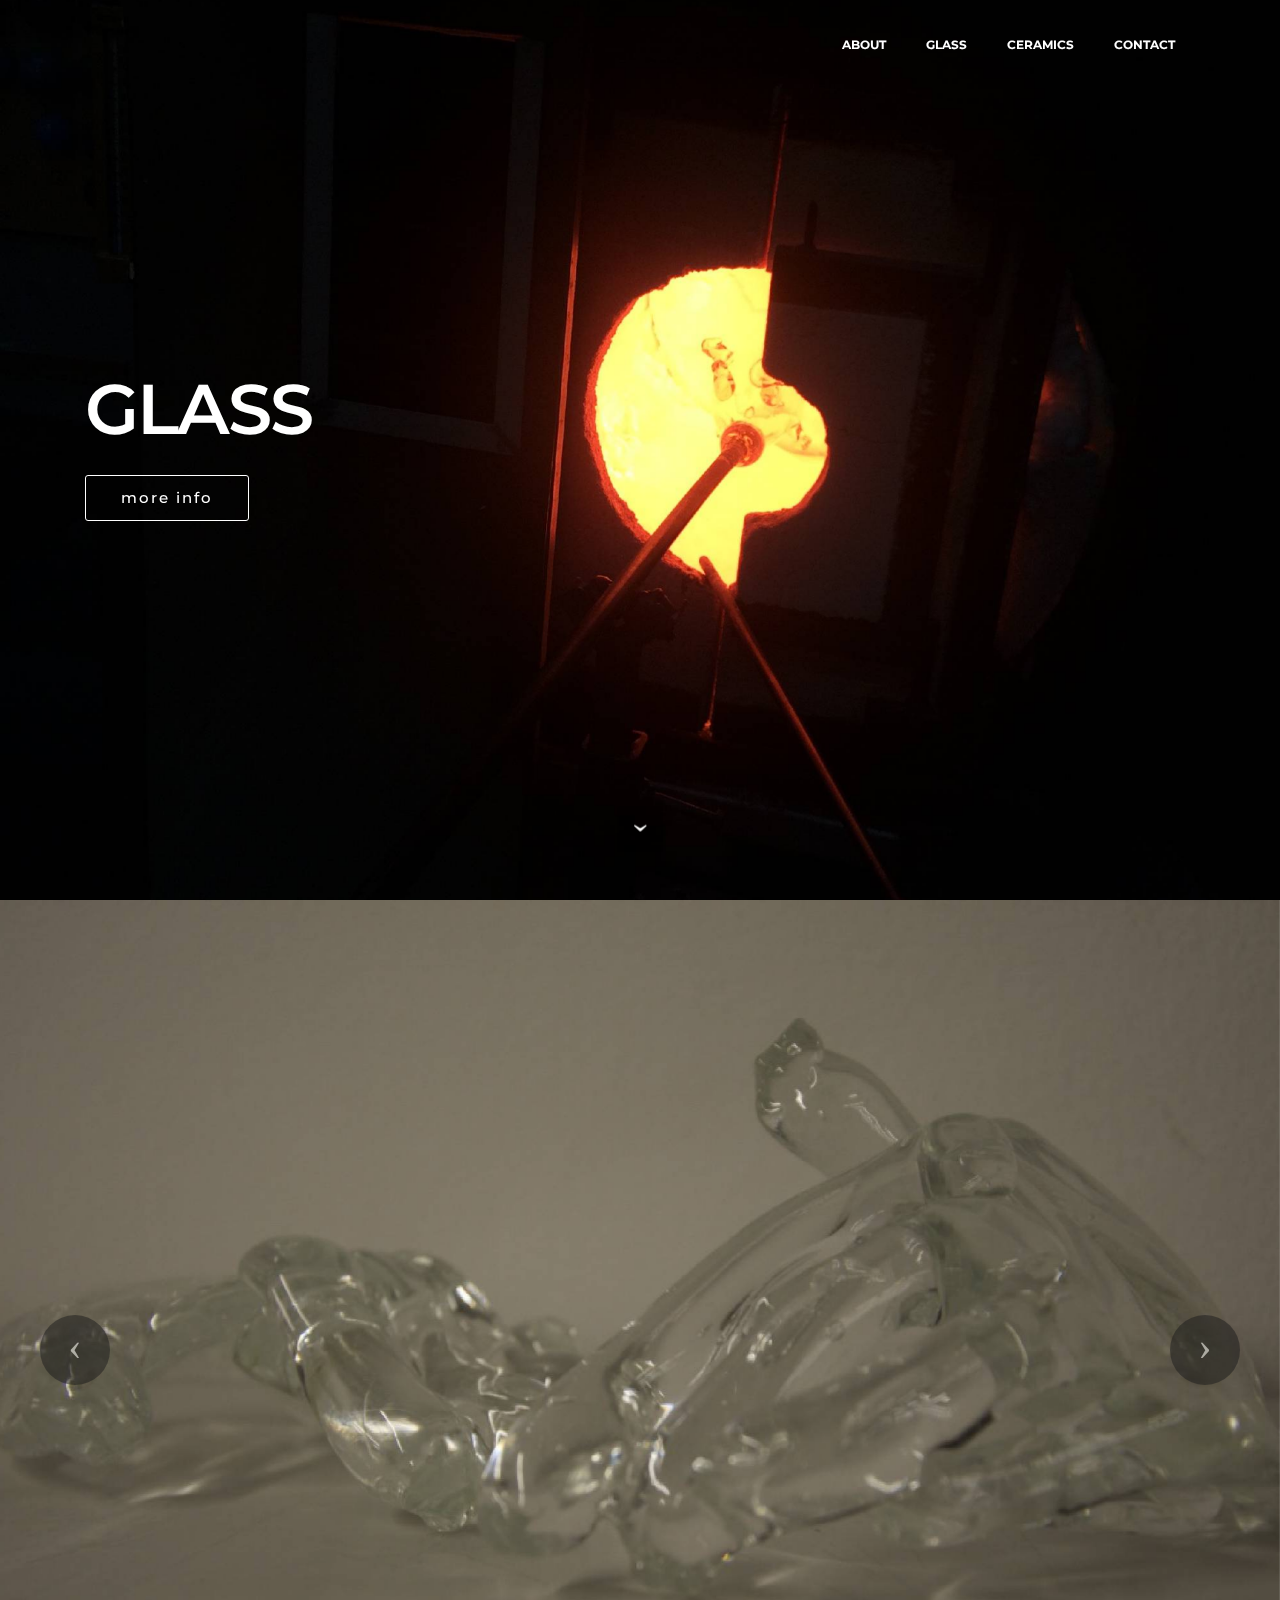
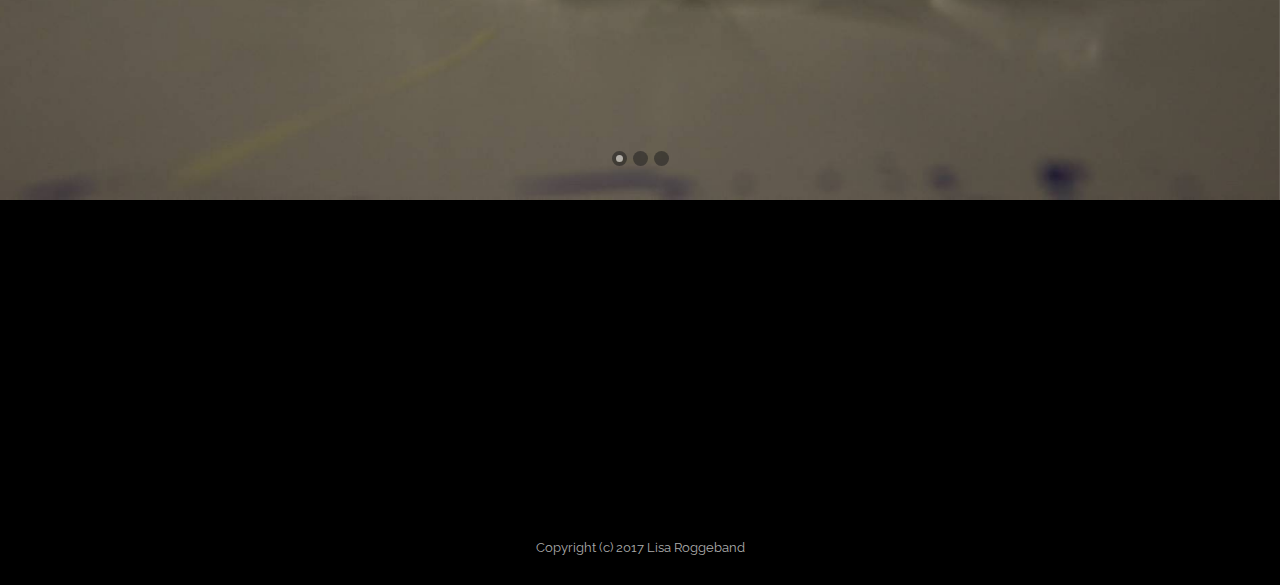
==== page1.html @ eeccc331 "create github pages" ====
<!DOCTYPE html>
<html>
<head>
  <!-- Site made with Mobirise Website Builder v3.12.1, https://mobirise.com -->
  <meta charset="UTF-8">
  <meta http-equiv="X-UA-Compatible" content="IE=edge">
  <meta name="generator" content="Mobirise v3.12.1, mobirise.com">
  <meta name="viewport" content="width=device-width, initial-scale=1">
  <link rel="shortcut icon" href="assets/images/logo.png" type="image/x-icon">
  <meta name="description" content="Website Maker Description">
  <title>Website Maker Title</title>
  <link rel="stylesheet" href="https://fonts.googleapis.com/css?family=Lora:400,700,400italic,700italic&amp;subset=latin">
  <link rel="stylesheet" href="https://fonts.googleapis.com/css?family=Montserrat:400,700">
  <link rel="stylesheet" href="https://fonts.googleapis.com/css?family=Raleway:100,100i,200,200i,300,300i,400,400i,500,500i,600,600i,700,700i,800,800i,900,900i">
  <link rel="stylesheet" href="assets/bootstrap-material-design-font/css/material.css">
  <link rel="stylesheet" href="assets/tether/tether.min.css">
  <link rel="stylesheet" href="assets/bootstrap/css/bootstrap.min.css">
  <link rel="stylesheet" href="assets/dropdown/css/style.css">
  <link rel="stylesheet" href="assets/animate.css/animate.min.css">
  <link rel="stylesheet" href="assets/socicon/css/styles.css">
  <link rel="stylesheet" href="assets/theme/css/style.css">
  <link rel="stylesheet" href="assets/mobirise/css/mbr-additional.css" type="text/css">
  
  
  
</head>
<body>
<section id="menu-3">

    <nav class="navbar navbar-dropdown bg-color transparent navbar-fixed-top">
        <div class="container">

            <div class="mbr-table">
                
                <div class="mbr-table-cell">

                    <button class="navbar-toggler pull-xs-right hidden-md-up" type="button" data-toggle="collapse" data-target="#exCollapsingNavbar">
                        <div class="hamburger-icon"></div>
                    </button>

                    <ul class="nav-dropdown collapse pull-xs-right nav navbar-nav navbar-toggleable-sm" id="exCollapsingNavbar"><li class="nav-item"><a class="nav-link link" href="index.html">ABOUT</a></li><li class="nav-item"><a class="nav-link link" href="page1.html" aria-expanded="false">GLASS</a></li><li class="nav-item"><a class="nav-link link" href="page2.html" aria-expanded="false">CERAMICS</a></li><li class="nav-item"><a class="nav-link link" href="index.html#form1-2" aria-expanded="false">CONTACT</a></li></ul>
                    <button hidden="" class="navbar-toggler navbar-close" type="button" data-toggle="collapse" data-target="#exCollapsingNavbar">
                        <div class="close-icon"></div>
                    </button>

                </div>
            </div>

        </div>
    </nav>

</section>

<section class="engine"><a rel="external" href="https://mobirise.com">Mobirise</a></section><section class="mbr-section mbr-section-hero mbr-section-full mbr-parallax-background mbr-section-with-arrow mbr-after-navbar" id="header1-l" style="background-image: url(assets/images/img-2000x2666.jpg);">

    

    <div class="mbr-table-cell">

        <div class="container">
            <div class="row">
                <div class="mbr-section col-md-10">

                    <h1 class="mbr-section-title display-1">GLASS</h1>
                    
                    <div class="mbr-section-btn"> <a class="btn btn-lg btn-white btn-white-outline" href="page1.html#slider3-q">more info<br></a></div>
                </div>
            </div>
        </div>
    </div>

    <div class="mbr-arrow mbr-arrow-floating" aria-hidden="true"><a href="#slider3-q"><i class="mbr-arrow-icon"></i></a></div>

</section>

<section class="mbr-slider mbr-section mbr-section__container carousel slide mbr-section-nopadding" data-ride="carousel" data-keyboard="false" data-wrap="true" data-pause="false" data-interval="5000" id="slider3-q">
    <div>
        <div>
            <div>
                <ol class="carousel-indicators">
                    <li data-app-prevent-settings="" data-target="#slider3-q" data-slide-to="0" class="active"></li><li data-app-prevent-settings="" data-target="#slider3-q" data-slide-to="1"></li><li data-app-prevent-settings="" data-target="#slider3-q" class="" data-slide-to="2"></li>
                </ol>
                <div class="carousel-inner" role="listbox">
                    <div class="mbr-section mbr-section-hero carousel-item dark center mbr-section-full active" data-bg-video-slide="false" style="background-image: url(assets/images/thumb-dsc1418-2000x1325.jpg);">
                        <div class="mbr-table-cell">
                            
                            <div class="container-slide container">
                                
                                <div class="row">
                                    <div class="col-md-8 col-md-offset-1">
                                        
                                        

                                        
                                    </div>
                                </div>
                            </div>
                        </div>
                    </div><div class="mbr-section mbr-section-hero carousel-item dark center mbr-section-full" data-bg-video-slide="false" style="background-image: url(assets/images/thumb-dsc1430-2000x1325.jpg);">
                        <div class="mbr-table-cell">
                            
                            <div class="container-slide container">
                                
                                <div class="row">
                                    <div class="col-md-8 col-md-offset-1">
                                        
                                        

                                        
                                    </div>
                                </div>
                            </div>
                        </div>
                    </div><div class="mbr-section mbr-section-hero carousel-item dark center mbr-section-full" data-bg-video-slide="false" style="background-image: url(assets/images/thumb-dsc1415-2000x1325.jpg);">
                        <div class="mbr-table-cell">
                            
                            <div class="container-slide container">
                                
                                <div class="row">
                                    <div class="col-md-8 col-md-offset-1">
                                        
                                        

                                        
                                    </div>
                                </div>
                            </div>
                        </div>
                    </div>
                </div>

                <a data-app-prevent-settings="" class="left carousel-control" role="button" data-slide="prev" href="#slider3-q">
                    <span class="icon-prev" aria-hidden="true"></span>
                    <span class="sr-only">Previous</span>
                </a>
                <a data-app-prevent-settings="" class="right carousel-control" role="button" data-slide="next" href="#slider3-q">
                    <span class="icon-next" aria-hidden="true"></span>
                    <span class="sr-only">Next</span>
                </a>
            </div>
        </div>
    </div>
</section>

<section class="mbr-section mbr-section-md-padding" id="social-buttons3-s" style="background-color: rgb(0, 0, 0); padding-top: 90px; padding-bottom: 90px;">
    
    <div class="container">
        <div class="row">
            <div class="col-md-8 col-md-offset-2 text-xs-center">
                <h3 class="mbr-section-title display-2">SHARE THIS PAGE!</h3>
                <div>

                  <div class="mbr-social-likes" data-counters="false">
                    <span class="btn btn-social facebook" title="Share link on Facebook">
                        <i class="socicon socicon-facebook"></i>
                    </span>
                    <span class="btn btn-social twitter" title="Share link on Twitter">
                        <i class="socicon socicon-twitter"></i>
                    </span>
                    <span class="btn btn-social plusone" title="Share link on Google+">
                        <i class="socicon socicon-googleplus"></i>
                    </span>
                    
                    
                  </div>

                </div>
            </div>
        </div>
    </div>
</section>

<footer class="mbr-small-footer mbr-section mbr-section-nopadding" id="footer1-12" style="background-color: rgb(0, 0, 0); padding-top: 1.75rem; padding-bottom: 1.75rem;">
    
    <div class="container">
        <p class="text-xs-center">Copyright (c) 2017 Lisa Roggeband</p>
    </div>
</footer>


  <script src="assets/web/assets/jquery/jquery.min.js"></script>
  <script src="assets/tether/tether.min.js"></script>
  <script src="assets/bootstrap/js/bootstrap.min.js"></script>
  <script src="assets/smooth-scroll/smooth-scroll.js"></script>
  <script src="assets/dropdown/js/script.min.js"></script>
  <script src="assets/touch-swipe/jquery.touch-swipe.min.js"></script>
  <script src="assets/viewport-checker/jquery.viewportchecker.js"></script>
  <script src="assets/jarallax/jarallax.js"></script>
  <script src="assets/bootstrap-carousel-swipe/bootstrap-carousel-swipe.js"></script>
  <script src="assets/social-likes/social-likes.js"></script>
  <script src="assets/theme/js/script.js"></script>
  
  
  <input name="animation" type="hidden">
  </body>
</html>
---- assets/bootstrap-material-design-font/css/material.css ----
@font-face {
  font-family: 'Material-Design-Icons';
  src: url('../fonts/Material-Design-Icons.eot?3ocs8m');
  src: url('../fonts/Material-Design-Icons.eot?#iefix3ocs8m') format('embedded-opentype'), url('../fonts/Material-Design-Icons.woff?3ocs8m') format('woff'), url('../fonts/Material-Design-Icons.ttf?3ocs8m') format('truetype'), url('../fonts/Material-Design-Icons.svg?3ocs8m#Material-Design-Icons') format('svg');
  font-weight: normal;
  font-style: normal;
}
[class^="mdi-"],
[class*="mdi-"] {
  speak: none;
  display: inline-block;
  font-style: normal;
  font-variant:normal;
  font-weight:normal;
  /*font-size:24px;*/
  line-height:1;
  font-family:'Material-Design-Icons' !important;
  text-rendering: auto;
  
  -webkit-font-smoothing: antialiased;
  -moz-osx-font-smoothing: grayscale;
  -webkit-transform: translate(0, 0);
      -ms-transform: translate(0, 0);
          transform: translate(0, 0);
}
[class^="mdi-"]:before,
[class*="mdi-"]:before {
  display: inline-block;
  speak: none;
  text-decoration: inherit;
}
[class^="mdi-"].pull-left,
[class*="mdi-"].pull-left {
  margin-right: .3em;
}
[class^="mdi-"].pull-right,
[class*="mdi-"].pull-right {
  margin-left: .3em;
}
[class^="mdi-"].mdi-lg:before,
[class*="mdi-"].mdi-lg:before,
[class^="mdi-"].mdi-lg:after,
[class*="mdi-"].mdi-lg:after {
  font-size: 1.33333333em;
  line-height: 0.75em;
  vertical-align: -15%;
}
[class^="mdi-"].mdi-2x:before,
[class*="mdi-"].mdi-2x:before,
[class^="mdi-"].mdi-2x:after,
[class*="mdi-"].mdi-2x:after {
  font-size: 2em;
}
[class^="mdi-"].mdi-3x:before,
[class*="mdi-"].mdi-3x:before,
[class^="mdi-"].mdi-3x:after,
[class*="mdi-"].mdi-3x:after {
  font-size: 3em;
}
[class^="mdi-"].mdi-4x:before,
[class*="mdi-"].mdi-4x:before,
[class^="mdi-"].mdi-4x:after,
[class*="mdi-"].mdi-4x:after {
  font-size: 4em;
}
[class^="mdi-"].mdi-5x:before,
[class*="mdi-"].mdi-5x:before,
[class^="mdi-"].mdi-5x:after,
[class*="mdi-"].mdi-5x:after {
  font-size: 5em;
}
[class^="mdi-device-signal-cellular-"]:after,
[class^="mdi-device-battery-"]:after,
[class^="mdi-device-battery-charging-"]:after,
[class^="mdi-device-signal-cellular-connected-no-internet-"]:after,
[class^="mdi-device-signal-wifi-"]:after,
[class^="mdi-device-signal-wifi-statusbar-not-connected"]:after,
.mdi-device-network-wifi:after {
  opacity: .3;
  position: absolute;
  left: 0;
  top: 0;
  z-index: 1;
  display: inline-block;
  speak: none;
  text-decoration: inherit;
}
[class^="mdi-device-signal-cellular-"]:after {
  content: "\e758";
}
[class^="mdi-device-battery-"]:after {
  content: "\e735";
}
[class^="mdi-device-battery-charging-"]:after {
  content: "\e733";
}
[class^="mdi-device-signal-cellular-connected-no-internet-"]:after {
  content: "\e75d";
}
[class^="mdi-device-signal-wifi-"]:after,
.mdi-device-network-wifi:after {
  content: "\e765";
}
[class^="mdi-device-signal-wifi-statusbasr-not-connected"]:after {
  content: "\e8f7";
}
.mdi-device-signal-cellular-off:after,
.mdi-device-signal-cellular-null:after,
.mdi-device-signal-cellular-no-sim:after,
.mdi-device-signal-wifi-off:after,
.mdi-device-signal-wifi-4-bar:after,
.mdi-device-signal-cellular-4-bar:after,
.mdi-device-battery-alert:after,
.mdi-device-signal-cellular-connected-no-internet-4-bar:after,
.mdi-device-battery-std:after,
.mdi-device-battery-full .mdi-device-battery-unknown:after {
  content: "";
}
.mdi-fw {
  width: 1.28571429em;
  text-align: center;
}
.mdi-ul {
  padding-left: 0;
  margin-left: 2.14285714em;
  list-style-type: none;
}
.mdi-ul > li {
  position: relative;
}
.mdi-li {
  position: absolute;
  left: -2.14285714em;
  width: 2.14285714em;
  top: 0.14285714em;
  text-align: center;
}
.mdi-li.mdi-lg {
  left: -1.85714286em;
}
.mdi-border {
  padding: .2em .25em .15em;
  border: solid 0.08em #eeeeee;
  border-radius: .1em;
}
.mdi-spin {
  -webkit-animation: mdi-spin 2s infinite linear;
  animation: mdi-spin 2s infinite linear;
  -webkit-transform-origin: 50% 50%;
  -ms-transform-origin: 50% 50%;
      transform-origin: 50% 50%;
}
.mdi-pulse {
  -webkit-animation: mdi-spin 1s steps(8) infinite;
  animation: mdi-spin 1s steps(8) infinite;
  -webkit-transform-origin: 50% 50%;
  -ms-transform-origin: 50% 50%;
      transform-origin: 50% 50%;
}
@-webkit-keyframes mdi-spin {
  0% {
    -webkit-transform: rotate(0deg);
    transform: rotate(0deg);
  }
  100% {
    -webkit-transform: rotate(359deg);
    transform: rotate(359deg);
  }
}
@keyframes mdi-spin {
  0% {
    -webkit-transform: rotate(0deg);
    transform: rotate(0deg);
  }
  100% {
    -webkit-transform: rotate(359deg);
    transform: rotate(359deg);
  }
}
.mdi-rotate-90 {
  filter: progid:DXImageTransform.Microsoft.BasicImage(rotation=1);
  -webkit-transform: rotate(90deg);
  -ms-transform: rotate(90deg);
  transform: rotate(90deg);
}
.mdi-rotate-180 {
  filter: progid:DXImageTransform.Microsoft.BasicImage(rotation=2);
  -webkit-transform: rotate(180deg);
  -ms-transform: rotate(180deg);
  transform: rotate(180deg);
}
.mdi-rotate-270 {
  filter: progid:DXImageTransform.Microsoft.BasicImage(rotation=3);
  -webkit-transform: rotate(270deg);
  -ms-transform: rotate(270deg);
  transform: rotate(270deg);
}
.mdi-flip-horizontal {
  filter: progid:DXImageTransform.Microsoft.BasicImage(rotation=0, mirror=1);
  -webkit-transform: scale(-1, 1);
  -ms-transform: scale(-1, 1);
  transform: scale(-1, 1);
}
.mdi-flip-vertical {
  filter: progid:DXImageTransform.Microsoft.BasicImage(rotation=2, mirror=1);
  -webkit-transform: scale(1, -1);
  -ms-transform: scale(1, -1);
  transform: scale(1, -1);
}
:root .mdi-rotate-90,
:root .mdi-rotate-180,
:root .mdi-rotate-270,
:root .mdi-flip-horizontal,
:root .mdi-flip-vertical {
  -webkit-filter: none;
          filter: none;
}
.mdi-stack {
  position: relative;
  display: inline-block;
  width: 2em;
  height: 2em;
  line-height: 2em;
  vertical-align: middle;
}
.mdi-stack-1x,
.mdi-stack-2x {
  position: absolute;
  left: 0;
  width: 100%;
  text-align: center;
}
.mdi-stack-1x {
  line-height: inherit;
}
.mdi-stack-2x {
  font-size: 2em;
}
.mdi-inverse {
  color: #ffffff;
}
/* Start Icons */
.mdi-action-3d-rotation:before {
  content: "\e600";
}
.mdi-action-accessibility:before {
  content: "\e601";
}
.mdi-action-account-balance-wallet:before {
  content: "\e602";
}
.mdi-action-account-balance:before {
  content: "\e603";
}
.mdi-action-account-box:before {
  content: "\e604";
}
.mdi-action-account-child:before {
  content: "\e605";
}
.mdi-action-account-circle:before {
  content: "\e606";
}
.mdi-action-add-shopping-cart:before {
  content: "\e607";
}
.mdi-action-alarm-add:before {
  content: "\e608";
}
.mdi-action-alarm-off:before {
  content: "\e609";
}
.mdi-action-alarm-on:before {
  content: "\e60a";
}
.mdi-action-alarm:before {
  content: "\e60b";
}
.mdi-action-android:before {
  content: "\e60c";
}
.mdi-action-announcement:before {
  content: "\e60d";
}
.mdi-action-aspect-ratio:before {
  content: "\e60e";
}
.mdi-action-assessment:before {
  content: "\e60f";
}
.mdi-action-assignment-ind:before {
  content: "\e610";
}
.mdi-action-assignment-late:before {
  content: "\e611";
}
.mdi-action-assignment-return:before {
  content: "\e612";
}
.mdi-action-assignment-returned:before {
  content: "\e613";
}
.mdi-action-assignment-turned-in:before {
  content: "\e614";
}
.mdi-action-assignment:before {
  content: "\e615";
}
.mdi-action-autorenew:before {
  content: "\e616";
}
.mdi-action-backup:before {
  content: "\e617";
}
.mdi-action-book:before {
  content: "\e618";
}
.mdi-action-bookmark-outline:before {
  content: "\e619";
}
.mdi-action-bookmark:before {
  content: "\e61a";
}
.mdi-action-bug-report:before {
  content: "\e61b";
}
.mdi-action-cached:before {
  content: "\e61c";
}
.mdi-action-check-circle:before {
  content: "\e61d";
}
.mdi-action-class:before {
  content: "\e61e";
}
.mdi-action-credit-card:before {
  content: "\e61f";
}
.mdi-action-dashboard:before {
  content: "\e620";
}
.mdi-action-delete:before {
  content: "\e621";
}
.mdi-action-description:before {
  content: "\e622";
}
.mdi-action-dns:before {
  content: "\e623";
}
.mdi-action-done-all:before {
  content: "\e624";
}
.mdi-action-done:before {
  content: "\e625";
}
.mdi-action-event:before {
  content: "\e626";
}
.mdi-action-exit-to-app:before {
  content: "\e627";
}
.mdi-action-explore:before {
  content: "\e628";
}
.mdi-action-extension:before {
  content: "\e629";
}
.mdi-action-face-unlock:before {
  content: "\e62a";
}
.mdi-action-favorite-outline:before {
  content: "\e62b";
}
.mdi-action-favorite:before {
  content: "\e62c";
}
.mdi-action-find-in-page:before {
  content: "\e62d";
}
.mdi-action-find-replace:before {
  content: "\e62e";
}
.mdi-action-flip-to-back:before {
  content: "\e62f";
}
.mdi-action-flip-to-front:before {
  content: "\e630";
}
.mdi-action-get-app:before {
  content: "\e631";
}
.mdi-action-grade:before {
  content: "\e632";
}
.mdi-action-group-work:before {
  content: "\e633";
}
.mdi-action-help:before {
  content: "\e634";
}
.mdi-action-highlight-remove:before {
  content: "\e635";
}
.mdi-action-history:before {
  content: "\e636";
}
.mdi-action-home:before {
  content: "\e637";
}
.mdi-action-https:before {
  content: "\e638";
}
.mdi-action-info-outline:before {
  content: "\e639";
}
.mdi-action-info:before {
  content: "\e63a";
}
.mdi-action-input:before {
  content: "\e63b";
}
.mdi-action-invert-colors:before {
  content: "\e63c";
}
.mdi-action-label-outline:before {
  content: "\e63d";
}
.mdi-action-label:before {
  content: "\e63e";
}
.mdi-action-language:before {
  content: "\e63f";
}
.mdi-action-launch:before {
  content: "\e640";
}
.mdi-action-list:before {
  content: "\e641";
}
.mdi-action-lock-open:before {
  content: "\e642";
}
.mdi-action-lock-outline:before {
  content: "\e643";
}
.mdi-action-lock:before {
  content: "\e644";
}
.mdi-action-loyalty:before {
  content: "\e645";
}
.mdi-action-markunread-mailbox:before {
  content: "\e646";
}
.mdi-action-note-add:before {
  content: "\e647";
}
.mdi-action-open-in-browser:before {
  content: "\e648";
}
.mdi-action-open-in-new:before {
  content: "\e649";
}
.mdi-action-open-with:before {
  content: "\e64a";
}
.mdi-action-pageview:before {
  content: "\e64b";
}
.mdi-action-payment:before {
  content: "\e64c";
}
.mdi-action-perm-camera-mic:before {
  content: "\e64d";
}
.mdi-action-perm-contact-cal:before {
  content: "\e64e";
}
.mdi-action-perm-data-setting:before {
  content: "\e64f";
}
.mdi-action-perm-device-info:before {
  content: "\e650";
}
.mdi-action-perm-identity:before {
  content: "\e651";
}
.mdi-action-perm-media:before {
  content: "\e652";
}
.mdi-action-perm-phone-msg:before {
  content: "\e653";
}
.mdi-action-perm-scan-wifi:before {
  content: "\e654";
}
.mdi-action-picture-in-picture:before {
  content: "\e655";
}
.mdi-action-polymer:before {
  content: "\e656";
}
.mdi-action-print:before {
  content: "\e657";
}
.mdi-action-query-builder:before {
  content: "\e658";
}
.mdi-action-question-answer:before {
  content: "\e659";
}
.mdi-action-receipt:before {
  content: "\e65a";
}
.mdi-action-redeem:before {
  content: "\e65b";
}
.mdi-action-reorder:before {
  content: "\e65c";
}
.mdi-action-report-problem:before {
  content: "\e65d";
}
.mdi-action-restore:before {
  content: "\e65e";
}
.mdi-action-room:before {
  content: "\e65f";
}
.mdi-action-schedule:before {
  content: "\e660";
}
.mdi-action-search:before {
  content: "\e661";
}
.mdi-action-settings-applications:before {
  content: "\e662";
}
.mdi-action-settings-backup-restore:before {
  content: "\e663";
}
.mdi-action-settings-bluetooth:before {
  content: "\e664";
}
.mdi-action-settings-cell:before {
  content: "\e665";
}
.mdi-action-settings-display:before {
  content: "\e666";
}
.mdi-action-settings-ethernet:before {
  content: "\e667";
}
.mdi-action-settings-input-antenna:before {
  content: "\e668";
}
.mdi-action-settings-input-component:before {
  content: "\e669";
}
.mdi-action-settings-input-composite:before {
  content: "\e66a";
}
.mdi-action-settings-input-hdmi:before {
  content: "\e66b";
}
.mdi-action-settings-input-svideo:before {
  content: "\e66c";
}
.mdi-action-settings-overscan:before {
  content: "\e66d";
}
.mdi-action-settings-phone:before {
  content: "\e66e";
}
.mdi-action-settings-power:before {
  content: "\e66f";
}
.mdi-action-settings-remote:before {
  content: "\e670";
}
.mdi-action-settings-voice:before {
  content: "\e671";
}
.mdi-action-settings:before {
  content: "\e672";
}
.mdi-action-shop-two:before {
  content: "\e673";
}
.mdi-action-shop:before {
  content: "\e674";
}
.mdi-action-shopping-basket:before {
  content: "\e675";
}
.mdi-action-shopping-cart:before {
  content: "\e676";
}
.mdi-action-speaker-notes:before {
  content: "\e677";
}
.mdi-action-spellcheck:before {
  content: "\e678";
}
.mdi-action-star-rate:before {
  content: "\e679";
}
.mdi-action-stars:before {
  content: "\e67a";
}
.mdi-action-store:before {
  content: "\e67b";
}
.mdi-action-subject:before {
  content: "\e67c";
}
.mdi-action-supervisor-account:before {
  content: "\e67d";
}
.mdi-action-swap-horiz:before {
  content: "\e67e";
}
.mdi-action-swap-vert-circle:before {
  content: "\e67f";
}
.mdi-action-swap-vert:before {
  content: "\e680";
}
.mdi-action-system-update-tv:before {
  content: "\e681";
}
.mdi-action-tab-unselected:before {
  content: "\e682";
}
.mdi-action-tab:before {
  content: "\e683";
}
.mdi-action-theaters:before {
  content: "\e684";
}
.mdi-action-thumb-down:before {
  content: "\e685";
}
.mdi-action-thumb-up:before {
  content: "\e686";
}
.mdi-action-thumbs-up-down:before {
  content: "\e687";
}
.mdi-action-toc:before {
  content: "\e688";
}
.mdi-action-today:before {
  content: "\e689";
}
.mdi-action-track-changes:before {
  content: "\e68a";
}
.mdi-action-translate:before {
  content: "\e68b";
}
.mdi-action-trending-down:before {
  content: "\e68c";
}
.mdi-action-trending-neutral:before {
  content: "\e68d";
}
.mdi-action-trending-up:before {
  content: "\e68e";
}
.mdi-action-turned-in-not:before {
  content: "\e68f";
}
.mdi-action-turned-in:before {
  content: "\e690";
}
.mdi-action-verified-user:before {
  content: "\e691";
}
.mdi-action-view-agenda:before {
  content: "\e692";
}
.mdi-action-view-array:before {
  content: "\e693";
}
.mdi-action-view-carousel:before {
  content: "\e694";
}
.mdi-action-view-column:before {
  content: "\e695";
}
.mdi-action-view-day:before {
  content: "\e696";
}
.mdi-action-view-headline:before {
  content: "\e697";
}
.mdi-action-view-list:before {
  content: "\e698";
}
.mdi-action-view-module:before {
  content: "\e699";
}
.mdi-action-view-quilt:before {
  content: "\e69a";
}
.mdi-action-view-stream:before {
  content: "\e69b";
}
.mdi-action-view-week:before {
  content: "\e69c";
}
.mdi-action-visibility-off:before {
  content: "\e69d";
}
.mdi-action-visibility:before {
  content: "\e69e";
}
.mdi-action-wallet-giftcard:before {
  content: "\e69f";
}
.mdi-action-wallet-membership:before {
  content: "\e6a0";
}
.mdi-action-wallet-travel:before {
  content: "\e6a1";
}
.mdi-action-work:before {
  content: "\e6a2";
}
.mdi-alert-error:before {
  content: "\e6a3";
}
.mdi-alert-warning:before {
  content: "\e6a4";
}
.mdi-av-album:before {
  content: "\e6a5";
}
.mdi-av-closed-caption:before {
  content: "\e6a6";
}
.mdi-av-equalizer:before {
  content: "\e6a7";
}
.mdi-av-explicit:before {
  content: "\e6a8";
}
.mdi-av-fast-forward:before {
  content: "\e6a9";
}
.mdi-av-fast-rewind:before {
  content: "\e6aa";
}
.mdi-av-games:before {
  content: "\e6ab";
}
.mdi-av-hearing:before {
  content: "\e6ac";
}
.mdi-av-high-quality:before {
  content: "\e6ad";
}
.mdi-av-loop:before {
  content: "\e6ae";
}
.mdi-av-mic-none:before {
  content: "\e6af";
}
.mdi-av-mic-off:before {
  content: "\e6b0";
}
.mdi-av-mic:before {
  content: "\e6b1";
}
.mdi-av-movie:before {
  content: "\e6b2";
}
.mdi-av-my-library-add:before {
  content: "\e6b3";
}
.mdi-av-my-library-books:before {
  content: "\e6b4";
}
.mdi-av-my-library-music:before {
  content: "\e6b5";
}
.mdi-av-new-releases:before {
  content: "\e6b6";
}
.mdi-av-not-interested:before {
  content: "\e6b7";
}
.mdi-av-pause-circle-fill:before {
  content: "\e6b8";
}
.mdi-av-pause-circle-outline:before {
  content: "\e6b9";
}
.mdi-av-pause:before {
  content: "\e6ba";
}
.mdi-av-play-arrow:before {
  content: "\e6bb";
}
.mdi-av-play-circle-fill:before {
  content: "\e6bc";
}
.mdi-av-play-circle-outline:before {
  content: "\e6bd";
}
.mdi-av-play-shopping-bag:before {
  content: "\e6be";
}
.mdi-av-playlist-add:before {
  content: "\e6bf";
}
.mdi-av-queue-music:before {
  content: "\e6c0";
}
.mdi-av-queue:before {
  content: "\e6c1";
}
.mdi-av-radio:before {
  content: "\e6c2";
}
.mdi-av-recent-actors:before {
  content: "\e6c3";
}
.mdi-av-repeat-one:before {
  content: "\e6c4";
}
.mdi-av-repeat:before {
  content: "\e6c5";
}
.mdi-av-replay:before {
  content: "\e6c6";
}
.mdi-av-shuffle:before {
  content: "\e6c7";
}
.mdi-av-skip-next:before {
  content: "\e6c8";
}
.mdi-av-skip-previous:before {
  content: "\e6c9";
}
.mdi-av-snooze:before {
  content: "\e6ca";
}
.mdi-av-stop:before {
  content: "\e6cb";
}
.mdi-av-subtitles:before {
  content: "\e6cc";
}
.mdi-av-surround-sound:before {
  content: "\e6cd";
}
.mdi-av-timer:before {
  content: "\e6ce";
}
.mdi-av-video-collection:before {
  content: "\e6cf";
}
.mdi-av-videocam-off:before {
  content: "\e6d0";
}
.mdi-av-videocam:before {
  content: "\e6d1";
}
.mdi-av-volume-down:before {
  content: "\e6d2";
}
.mdi-av-volume-mute:before {
  content: "\e6d3";
}
.mdi-av-volume-off:before {
  content: "\e6d4";
}
.mdi-av-volume-up:before {
  content: "\e6d5";
}
.mdi-av-web:before {
  content: "\e6d6";
}
.mdi-communication-business:before {
  content: "\e6d7";
}
.mdi-communication-call-end:before {
  content: "\e6d8";
}
.mdi-communication-call-made:before {
  content: "\e6d9";
}
.mdi-communication-call-merge:before {
  content: "\e6da";
}
.mdi-communication-call-missed:before {
  content: "\e6db";
}
.mdi-communication-call-received:before {
  content: "\e6dc";
}
.mdi-communication-call-split:before {
  content: "\e6dd";
}
.mdi-communication-call:before {
  content: "\e6de";
}
.mdi-communication-chat:before {
  content: "\e6df";
}
.mdi-communication-clear-all:before {
  content: "\e6e0";
}
.mdi-communication-comment:before {
  content: "\e6e1";
}
.mdi-communication-contacts:before {
  content: "\e6e2";
}
.mdi-communication-dialer-sip:before {
  content: "\e6e3";
}
.mdi-communication-dialpad:before {
  content: "\e6e4";
}
.mdi-communication-dnd-on:before {
  content: "\e6e5";
}
.mdi-communication-email:before {
  content: "\e6e6";
}
.mdi-communication-forum:before {
  content: "\e6e7";
}
.mdi-communication-import-export:before {
  content: "\e6e8";
}
.mdi-communication-invert-colors-off:before {
  content: "\e6e9";
}
.mdi-communication-invert-colors-on:before {
  content: "\e6ea";
}
.mdi-communication-live-help:before {
  content: "\e6eb";
}
.mdi-communication-location-off:before {
  content: "\e6ec";
}
.mdi-communication-location-on:before {
  content: "\e6ed";
}
.mdi-communication-message:before {
  content: "\e6ee";
}
.mdi-communication-messenger:before {
  content: "\e6ef";
}
.mdi-communication-no-sim:before {
  content: "\e6f0";
}
.mdi-communication-phone:before {
  content: "\e6f1";
}
.mdi-communication-portable-wifi-off:before {
  content: "\e6f2";
}
.mdi-communication-quick-contacts-dialer:before {
  content: "\e6f3";
}
.mdi-communication-quick-contacts-mail:before {
  content: "\e6f4";
}
.mdi-communication-ring-volume:before {
  content: "\e6f5";
}
.mdi-communication-stay-current-landscape:before {
  content: "\e6f6";
}
.mdi-communication-stay-current-portrait:before {
  content: "\e6f7";
}
.mdi-communication-stay-primary-landscape:before {
  content: "\e6f8";
}
.mdi-communication-stay-primary-portrait:before {
  content: "\e6f9";
}
.mdi-communication-swap-calls:before {
  content: "\e6fa";
}
.mdi-communication-textsms:before {
  content: "\e6fb";
}
.mdi-communication-voicemail:before {
  content: "\e6fc";
}
.mdi-communication-vpn-key:before {
  content: "\e6fd";
}
.mdi-content-add-box:before {
  content: "\e6fe";
}
.mdi-content-add-circle-outline:before {
  content: "\e6ff";
}
.mdi-content-add-circle:before {
  content: "\e700";
}
.mdi-content-add:before {
  content: "\e701";
}
.mdi-content-archive:before {
  content: "\e702";
}
.mdi-content-backspace:before {
  content: "\e703";
}
.mdi-content-block:before {
  content: "\e704";
}
.mdi-content-clear:before {
  content: "\e705";
}
.mdi-content-content-copy:before {
  content: "\e706";
}
.mdi-content-content-cut:before {
  content: "\e707";
}
.mdi-content-content-paste:before {
  content: "\e708";
}
.mdi-content-create:before {
  content: "\e709";
}
.mdi-content-drafts:before {
  content: "\e70a";
}
.mdi-content-filter-list:before {
  content: "\e70b";
}
.mdi-content-flag:before {
  content: "\e70c";
}
.mdi-content-forward:before {
  content: "\e70d";
}
.mdi-content-gesture:before {
  content: "\e70e";
}
.mdi-content-inbox:before {
  content: "\e70f";
}
.mdi-content-link:before {
  content: "\e710";
}
.mdi-content-mail:before {
  content: "\e711";
}
.mdi-content-markunread:before {
  content: "\e712";
}
.mdi-content-redo:before {
  content: "\e713";
}
.mdi-content-remove-circle-outline:before {
  content: "\e714";
}
.mdi-content-remove-circle:before {
  content: "\e715";
}
.mdi-content-remove:before {
  content: "\e716";
}
.mdi-content-reply-all:before {
  content: "\e717";
}
.mdi-content-reply:before {
  content: "\e718";
}
.mdi-content-report:before {
  content: "\e719";
}
.mdi-content-save:before {
  content: "\e71a";
}
.mdi-content-select-all:before {
  content: "\e71b";
}
.mdi-content-send:before {
  content: "\e71c";
}
.mdi-content-sort:before {
  content: "\e71d";
}
.mdi-content-text-format:before {
  content: "\e71e";
}
.mdi-content-undo:before {
  content: "\e71f";
}
.mdi-editor-attach-file:before {
  content: "\e776";
}
.mdi-editor-attach-money:before {
  content: "\e777";
}
.mdi-editor-border-all:before {
  content: "\e778";
}
.mdi-editor-border-bottom:before {
  content: "\e779";
}
.mdi-editor-border-clear:before {
  content: "\e77a";
}
.mdi-editor-border-color:before {
  content: "\e77b";
}
.mdi-editor-border-horizontal:before {
  content: "\e77c";
}
.mdi-editor-border-inner:before {
  content: "\e77d";
}
.mdi-editor-border-left:before {
  content: "\e77e";
}
.mdi-editor-border-outer:before {
  content: "\e77f";
}
.mdi-editor-border-right:before {
  content: "\e780";
}
.mdi-editor-border-style:before {
  content: "\e781";
}
.mdi-editor-border-top:before {
  content: "\e782";
}
.mdi-editor-border-vertical:before {
  content: "\e783";
}
.mdi-editor-format-align-center:before {
  content: "\e784";
}
.mdi-editor-format-align-justify:before {
  content: "\e785";
}
.mdi-editor-format-align-left:before {
  content: "\e786";
}
.mdi-editor-format-align-right:before {
  content: "\e787";
}
.mdi-editor-format-bold:before {
  content: "\e788";
}
.mdi-editor-format-clear:before {
  content: "\e789";
}
.mdi-editor-format-color-fill:before {
  content: "\e78a";
}
.mdi-editor-format-color-reset:before {
  content: "\e78b";
}
.mdi-editor-format-color-text:before {
  content: "\e78c";
}
.mdi-editor-format-indent-decrease:before {
  content: "\e78d";
}
.mdi-editor-format-indent-increase:before {
  content: "\e78e";
}
.mdi-editor-format-italic:before {
  content: "\e78f";
}
.mdi-editor-format-line-spacing:before {
  content: "\e790";
}
.mdi-editor-format-list-bulleted:before {
  content: "\e791";
}
.mdi-editor-format-list-numbered:before {
  content: "\e792";
}
.mdi-editor-format-paint:before {
  content: "\e793";
}
.mdi-editor-format-quote:before {
  content: "\e794";
}
.mdi-editor-format-size:before {
  content: "\e795";
}
.mdi-editor-format-strikethrough:before {
  content: "\e796";
}
.mdi-editor-format-textdirection-l-to-r:before {
  content: "\e797";
}
.mdi-editor-format-textdirection-r-to-l:before {
  content: "\e798";
}
.mdi-editor-format-underline:before {
  content: "\e799";
}
.mdi-editor-functions:before {
  content: "\e79a";
}
.mdi-editor-insert-chart:before {
  content: "\e79b";
}
.mdi-editor-insert-comment:before {
  content: "\e79c";
}
.mdi-editor-insert-drive-file:before {
  content: "\e79d";
}
.mdi-editor-insert-emoticon:before {
  content: "\e79e";
}
.mdi-editor-insert-invitation:before {
  content: "\e79f";
}
.mdi-editor-insert-link:before {
  content: "\e7a0";
}
.mdi-editor-insert-photo:before {
  content: "\e7a1";
}
.mdi-editor-merge-type:before {
  content: "\e7a2";
}
.mdi-editor-mode-comment:before {
  content: "\e7a3";
}
.mdi-editor-mode-edit:before {
  content: "\e7a4";
}
.mdi-editor-publish:before {
  content: "\e7a5";
}
.mdi-editor-vertical-align-bottom:before {
  content: "\e7a6";
}
.mdi-editor-vertical-align-center:before {
  content: "\e7a7";
}
.mdi-editor-vertical-align-top:before {
  content: "\e7a8";
}
.mdi-editor-wrap-text:before {
  content: "\e7a9";
}
.mdi-file-attachment:before {
  content: "\e7aa";
}
.mdi-file-cloud-circle:before {
  content: "\e7ab";
}
.mdi-file-cloud-done:before {
  content: "\e7ac";
}
.mdi-file-cloud-download:before {
  content: "\e7ad";
}
.mdi-file-cloud-off:before {
  content: "\e7ae";
}
.mdi-file-cloud-queue:before {
  content: "\e7af";
}
.mdi-file-cloud-upload:before {
  content: "\e7b0";
}
.mdi-file-cloud:before {
  content: "\e7b1";
}
.mdi-file-file-download:before {
  content: "\e7b2";
}
.mdi-file-file-upload:before {
  content: "\e7b3";
}
.mdi-file-folder-open:before {
  content: "\e7b4";
}
.mdi-file-folder-shared:before {
  content: "\e7b5";
}
.mdi-file-folder:before {
  content: "\e7b6";
}
.mdi-device-access-alarm:before {
  content: "\e720";
}
.mdi-device-access-alarms:before {
  content: "\e721";
}
.mdi-device-access-time:before {
  content: "\e722";
}
.mdi-device-add-alarm:before {
  content: "\e723";
}
.mdi-device-airplanemode-off:before {
  content: "\e724";
}
.mdi-device-airplanemode-on:before {
  content: "\e725";
}
.mdi-device-battery-20:before {
  content: "\e726";
}
.mdi-device-battery-30:before {
  content: "\e727";
}
.mdi-device-battery-50:before {
  content: "\e728";
}
.mdi-device-battery-60:before {
  content: "\e729";
}
.mdi-device-battery-80:before {
  content: "\e72a";
}
.mdi-device-battery-90:before {
  content: "\e72b";
}
.mdi-device-battery-alert:before {
  content: "\e72c";
}
.mdi-device-battery-charging-20:before {
  content: "\e72d";
}
.mdi-device-battery-charging-30:before {
  content: "\e72e";
}
.mdi-device-battery-charging-50:before {
  content: "\e72f";
}
.mdi-device-battery-charging-60:before {
  content: "\e730";
}
.mdi-device-battery-charging-80:before {
  content: "\e731";
}
.mdi-device-battery-charging-90:before {
  content: "\e732";
}
.mdi-device-battery-charging-full:before {
  content: "\e733";
}
.mdi-device-battery-full:before {
  content: "\e734";
}
.mdi-device-battery-std:before {
  content: "\e735";
}
.mdi-device-battery-unknown:before {
  content: "\e736";
}
.mdi-device-bluetooth-connected:before {
  content: "\e737";
}
.mdi-device-bluetooth-disabled:before {
  content: "\e738";
}
.mdi-device-bluetooth-searching:before {
  content: "\e739";
}
.mdi-device-bluetooth:before {
  content: "\e73a";
}
.mdi-device-brightness-auto:before {
  content: "\e73b";
}
.mdi-device-brightness-high:before {
  content: "\e73c";
}
.mdi-device-brightness-low:before {
  content: "\e73d";
}
.mdi-device-brightness-medium:before {
  content: "\e73e";
}
.mdi-device-data-usage:before {
  content: "\e73f";
}
.mdi-device-developer-mode:before {
  content: "\e740";
}
.mdi-device-devices:before {
  content: "\e741";
}
.mdi-device-dvr:before {
  content: "\e742";
}
.mdi-device-gps-fixed:before {
  content: "\e743";
}
.mdi-device-gps-not-fixed:before {
  content: "\e744";
}
.mdi-device-gps-off:before {
  content: "\e745";
}
.mdi-device-location-disabled:before {
  content: "\e746";
}
.mdi-device-location-searching:before {
  content: "\e747";
}
.mdi-device-multitrack-audio:before {
  content: "\e748";
}
.mdi-device-network-cell:before {
  content: "\e749";
}
.mdi-device-network-wifi:before {
  content: "\e74a";
}
.mdi-device-nfc:before {
  content: "\e74b";
}
.mdi-device-now-wallpaper:before {
  content: "\e74c";
}
.mdi-device-now-widgets:before {
  content: "\e74d";
}
.mdi-device-screen-lock-landscape:before {
  content: "\e74e";
}
.mdi-device-screen-lock-portrait:before {
  content: "\e74f";
}
.mdi-device-screen-lock-rotation:before {
  content: "\e750";
}
.mdi-device-screen-rotation:before {
  content: "\e751";
}
.mdi-device-sd-storage:before {
  content: "\e752";
}
.mdi-device-settings-system-daydream:before {
  content: "\e753";
}
.mdi-device-signal-cellular-0-bar:before {
  content: "\e754";
}
.mdi-device-signal-cellular-1-bar:before {
  content: "\e755";
}
.mdi-device-signal-cellular-2-bar:before {
  content: "\e756";
}
.mdi-device-signal-cellular-3-bar:before {
  content: "\e757";
}
.mdi-device-signal-cellular-4-bar:before {
  content: "\e758";
}
.mdi-signal-wifi-statusbar-connected-no-internet-after:before {
  content: "\e8f6";
}
.mdi-device-signal-cellular-connected-no-internet-0-bar:before {
  content: "\e759";
}
.mdi-device-signal-cellular-connected-no-internet-1-bar:before {
  content: "\e75a";
}
.mdi-device-signal-cellular-connected-no-internet-2-bar:before {
  content: "\e75b";
}
.mdi-device-signal-cellular-connected-no-internet-3-bar:before {
  content: "\e75c";
}
.mdi-device-signal-cellular-connected-no-internet-4-bar:before {
  content: "\e75d";
}
.mdi-device-signal-cellular-no-sim:before {
  content: "\e75e";
}
.mdi-device-signal-cellular-null:before {
  content: "\e75f";
}
.mdi-device-signal-cellular-off:before {
  content: "\e760";
}
.mdi-device-signal-wifi-0-bar:before {
  content: "\e761";
}
.mdi-device-signal-wifi-1-bar:before {
  content: "\e762";
}
.mdi-device-signal-wifi-2-bar:before {
  content: "\e763";
}
.mdi-device-signal-wifi-3-bar:before {
  content: "\e764";
}
.mdi-device-signal-wifi-4-bar:before {
  content: "\e765";
}
.mdi-device-signal-wifi-off:before {
  content: "\e766";
}
.mdi-device-signal-wifi-statusbar-1-bar:before {
  content: "\e767";
}
.mdi-device-signal-wifi-statusbar-2-bar:before {
  content: "\e768";
}
.mdi-device-signal-wifi-statusbar-3-bar:before {
  content: "\e769";
}
.mdi-device-signal-wifi-statusbar-4-bar:before {
  content: "\e76a";
}
.mdi-device-signal-wifi-statusbar-connected-no-internet-:before {
  content: "\e76b";
}
.mdi-device-signal-wifi-statusbar-connected-no-internet:before {
  content: "\e76f";
}
.mdi-device-signal-wifi-statusbar-connected-no-internet-2:before {
  content: "\e76c";
}
.mdi-device-signal-wifi-statusbar-connected-no-internet-3:before {
  content: "\e76d";
}
.mdi-device-signal-wifi-statusbar-connected-no-internet-4:before {
  content: "\e76e";
}
.mdi-signal-wifi-statusbar-not-connected-after:before {
  content: "\e8f7";
}
.mdi-device-signal-wifi-statusbar-not-connected:before {
  content: "\e770";
}
.mdi-device-signal-wifi-statusbar-null:before {
  content: "\e771";
}
.mdi-device-storage:before {
  content: "\e772";
}
.mdi-device-usb:before {
  content: "\e773";
}
.mdi-device-wifi-lock:before {
  content: "\e774";
}
.mdi-device-wifi-tethering:before {
  content: "\e775";
}
.mdi-hardware-cast-connected:before {
  content: "\e7b7";
}
.mdi-hardware-cast:before {
  content: "\e7b8";
}
.mdi-hardware-computer:before {
  content: "\e7b9";
}
.mdi-hardware-desktop-mac:before {
  content: "\e7ba";
}
.mdi-hardware-desktop-windows:before {
  content: "\e7bb";
}
.mdi-hardware-dock:before {
  content: "\e7bc";
}
.mdi-hardware-gamepad:before {
  content: "\e7bd";
}
.mdi-hardware-headset-mic:before {
  content: "\e7be";
}
.mdi-hardware-headset:before {
  content: "\e7bf";
}
.mdi-hardware-keyboard-alt:before {
  content: "\e7c0";
}
.mdi-hardware-keyboard-arrow-down:before {
  content: "\e7c1";
}
.mdi-hardware-keyboard-arrow-left:before {
  content: "\e7c2";
}
.mdi-hardware-keyboard-arrow-right:before {
  content: "\e7c3";
}
.mdi-hardware-keyboard-arrow-up:before {
  content: "\e7c4";
}
.mdi-hardware-keyboard-backspace:before {
  content: "\e7c5";
}
.mdi-hardware-keyboard-capslock:before {
  content: "\e7c6";
}
.mdi-hardware-keyboard-control:before {
  content: "\e7c7";
}
.mdi-hardware-keyboard-hide:before {
  content: "\e7c8";
}
.mdi-hardware-keyboard-return:before {
  content: "\e7c9";
}
.mdi-hardware-keyboard-tab:before {
  content: "\e7ca";
}
.mdi-hardware-keyboard-voice:before {
  content: "\e7cb";
}
.mdi-hardware-keyboard:before {
  content: "\e7cc";
}
.mdi-hardware-laptop-chromebook:before {
  content: "\e7cd";
}
.mdi-hardware-laptop-mac:before {
  content: "\e7ce";
}
.mdi-hardware-laptop-windows:before {
  content: "\e7cf";
}
.mdi-hardware-laptop:before {
  content: "\e7d0";
}
.mdi-hardware-memory:before {
  content: "\e7d1";
}
.mdi-hardware-mouse:before {
  content: "\e7d2";
}
.mdi-hardware-phone-android:before {
  content: "\e7d3";
}
.mdi-hardware-phone-iphone:before {
  content: "\e7d4";
}
.mdi-hardware-phonelink-off:before {
  content: "\e7d5";
}
.mdi-hardware-phonelink:before {
  content: "\e7d6";
}
.mdi-hardware-security:before {
  content: "\e7d7";
}
.mdi-hardware-sim-card:before {
  content: "\e7d8";
}
.mdi-hardware-smartphone:before {
  content: "\e7d9";
}
.mdi-hardware-speaker:before {
  content: "\e7da";
}
.mdi-hardware-tablet-android:before {
  content: "\e7db";
}
.mdi-hardware-tablet-mac:before {
  content: "\e7dc";
}
.mdi-hardware-tablet:before {
  content: "\e7dd";
}
.mdi-hardware-tv:before {
  content: "\e7de";
}
.mdi-hardware-watch:before {
  content: "\e7df";
}
.mdi-image-add-to-photos:before {
  content: "\e7e0";
}
.mdi-image-adjust:before {
  content: "\e7e1";
}
.mdi-image-assistant-photo:before {
  content: "\e7e2";
}
.mdi-image-audiotrack:before {
  content: "\e7e3";
}
.mdi-image-blur-circular:before {
  content: "\e7e4";
}
.mdi-image-blur-linear:before {
  content: "\e7e5";
}
.mdi-image-blur-off:before {
  content: "\e7e6";
}
.mdi-image-blur-on:before {
  content: "\e7e7";
}
.mdi-image-brightness-1:before {
  content: "\e7e8";
}
.mdi-image-brightness-2:before {
  content: "\e7e9";
}
.mdi-image-brightness-3:before {
  content: "\e7ea";
}
.mdi-image-brightness-4:before {
  content: "\e7eb";
}
.mdi-image-brightness-5:before {
  content: "\e7ec";
}
.mdi-image-brightness-6:before {
  content: "\e7ed";
}
.mdi-image-brightness-7:before {
  content: "\e7ee";
}
.mdi-image-brush:before {
  content: "\e7ef";
}
.mdi-image-camera-alt:before {
  content: "\e7f0";
}
.mdi-image-camera-front:before {
  content: "\e7f1";
}
.mdi-image-camera-rear:before {
  content: "\e7f2";
}
.mdi-image-camera-roll:before {
  content: "\e7f3";
}
.mdi-image-camera:before {
  content: "\e7f4";
}
.mdi-image-center-focus-strong:before {
  content: "\e7f5";
}
.mdi-image-center-focus-weak:before {
  content: "\e7f6";
}
.mdi-image-collections:before {
  content: "\e7f7";
}
.mdi-image-color-lens:before {
  content: "\e7f8";
}
.mdi-image-colorize:before {
  content: "\e7f9";
}
.mdi-image-compare:before {
  content: "\e7fa";
}
.mdi-image-control-point-duplicate:before {
  content: "\e7fb";
}
.mdi-image-control-point:before {
  content: "\e7fc";
}
.mdi-image-crop-3-2:before {
  content: "\e7fd";
}
.mdi-image-crop-5-4:before {
  content: "\e7fe";
}
.mdi-image-crop-7-5:before {
  content: "\e7ff";
}
.mdi-image-crop-16-9:before {
  content: "\e800";
}
.mdi-image-crop-din:before {
  content: "\e801";
}
.mdi-image-crop-free:before {
  content: "\e802";
}
.mdi-image-crop-landscape:before {
  content: "\e803";
}
.mdi-image-crop-original:before {
  content: "\e804";
}
.mdi-image-crop-portrait:before {
  content: "\e805";
}
.mdi-image-crop-square:before {
  content: "\e806";
}
.mdi-image-crop:before {
  content: "\e807";
}
.mdi-image-dehaze:before {
  content: "\e808";
}
.mdi-image-details:before {
  content: "\e809";
}
.mdi-image-edit:before {
  content: "\e80a";
}
.mdi-image-exposure-minus-1:before {
  content: "\e80b";
}
.mdi-image-exposure-minus-2:before {
  content: "\e80c";
}
.mdi-image-exposure-plus-1:before {
  content: "\e80d";
}
.mdi-image-exposure-plus-2:before {
  content: "\e80e";
}
.mdi-image-exposure-zero:before {
  content: "\e80f";
}
.mdi-image-exposure:before {
  content: "\e810";
}
.mdi-image-filter-1:before {
  content: "\e811";
}
.mdi-image-filter-2:before {
  content: "\e812";
}
.mdi-image-filter-3:before {
  content: "\e813";
}
.mdi-image-filter-4:before {
  content: "\e814";
}
.mdi-image-filter-5:before {
  content: "\e815";
}
.mdi-image-filter-6:before {
  content: "\e816";
}
.mdi-image-filter-7:before {
  content: "\e817";
}
.mdi-image-filter-8:before {
  content: "\e818";
}
.mdi-image-filter-9-plus:before {
  content: "\e819";
}
.mdi-image-filter-9:before {
  content: "\e81a";
}
.mdi-image-filter-b-and-w:before {
  content: "\e81b";
}
.mdi-image-filter-center-focus:before {
  content: "\e81c";
}
.mdi-image-filter-drama:before {
  content: "\e81d";
}
.mdi-image-filter-frames:before {
  content: "\e81e";
}
.mdi-image-filter-hdr:before {
  content: "\e81f";
}
.mdi-image-filter-none:before {
  content: "\e820";
}
.mdi-image-filter-tilt-shift:before {
  content: "\e821";
}
.mdi-image-filter-vintage:before {
  content: "\e822";
}
.mdi-image-filter:before {
  content: "\e823";
}
.mdi-image-flare:before {
  content: "\e824";
}
.mdi-image-flash-auto:before {
  content: "\e825";
}
.mdi-image-flash-off:before {
  content: "\e826";
}
.mdi-image-flash-on:before {
  content: "\e827";
}
.mdi-image-flip:before {
  content: "\e828";
}
.mdi-image-gradient:before {
  content: "\e829";
}
.mdi-image-grain:before {
  content: "\e82a";
}
.mdi-image-grid-off:before {
  content: "\e82b";
}
.mdi-image-grid-on:before {
  content: "\e82c";
}
.mdi-image-hdr-off:before {
  content: "\e82d";
}
.mdi-image-hdr-on:before {
  content: "\e82e";
}
.mdi-image-hdr-strong:before {
  content: "\e82f";
}
.mdi-image-hdr-weak:before {
  content: "\e830";
}
.mdi-image-healing:before {
  content: "\e831";
}
.mdi-image-image-aspect-ratio:before {
  content: "\e832";
}
.mdi-image-image:before {
  content: "\e833";
}
.mdi-image-iso:before {
  content: "\e834";
}
.mdi-image-landscape:before {
  content: "\e835";
}
.mdi-image-leak-add:before {
  content: "\e836";
}
.mdi-image-leak-remove:before {
  content: "\e837";
}
.mdi-image-lens:before {
  content: "\e838";
}
.mdi-image-looks-3:before {
  content: "\e839";
}
.mdi-image-looks-4:before {
  content: "\e83a";
}
.mdi-image-looks-5:before {
  content: "\e83b";
}
.mdi-image-looks-6:before {
  content: "\e83c";
}
.mdi-image-looks-one:before {
  content: "\e83d";
}
.mdi-image-looks-two:before {
  content: "\e83e";
}
.mdi-image-looks:before {
  content: "\e83f";
}
.mdi-image-loupe:before {
  content: "\e840";
}
.mdi-image-movie-creation:before {
  content: "\e841";
}
.mdi-image-nature-people:before {
  content: "\e842";
}
.mdi-image-nature:before {
  content: "\e843";
}
.mdi-image-navigate-before:before {
  content: "\e844";
}
.mdi-image-navigate-next:before {
  content: "\e845";
}
.mdi-image-palette:before {
  content: "\e846";
}
.mdi-image-panorama-fisheye:before {
  content: "\e847";
}
.mdi-image-panorama-horizontal:before {
  content: "\e848";
}
.mdi-image-panorama-vertical:before {
  content: "\e849";
}
.mdi-image-panorama-wide-angle:before {
  content: "\e84a";
}
.mdi-image-panorama:before {
  content: "\e84b";
}
.mdi-image-photo-album:before {
  content: "\e84c";
}
.mdi-image-photo-camera:before {
  content: "\e84d";
}
.mdi-image-photo-library:before {
  content: "\e84e";
}
.mdi-image-photo:before {
  content: "\e84f";
}
.mdi-image-portrait:before {
  content: "\e850";
}
.mdi-image-remove-red-eye:before {
  content: "\e851";
}
.mdi-image-rotate-left:before {
  content: "\e852";
}
.mdi-image-rotate-right:before {
  content: "\e853";
}
.mdi-image-slideshow:before {
  content: "\e854";
}
.mdi-image-straighten:before {
  content: "\e855";
}
.mdi-image-style:before {
  content: "\e856";
}
.mdi-image-switch-camera:before {
  content: "\e857";
}
.mdi-image-switch-video:before {
  content: "\e858";
}
.mdi-image-tag-faces:before {
  content: "\e859";
}
.mdi-image-texture:before {
  content: "\e85a";
}
.mdi-image-timelapse:before {
  content: "\e85b";
}
.mdi-image-timer-3:before {
  content: "\e85c";
}
.mdi-image-timer-10:before {
  content: "\e85d";
}
.mdi-image-timer-auto:before {
  content: "\e85e";
}
.mdi-image-timer-off:before {
  content: "\e85f";
}
.mdi-image-timer:before {
  content: "\e860";
}
.mdi-image-tonality:before {
  content: "\e861";
}
.mdi-image-transform:before {
  content: "\e862";
}
.mdi-image-tune:before {
  content: "\e863";
}
.mdi-image-wb-auto:before {
  content: "\e864";
}
.mdi-image-wb-cloudy:before {
  content: "\e865";
}
.mdi-image-wb-incandescent:before {
  content: "\e866";
}
.mdi-image-wb-irradescent:before {
  content: "\e867";
}
.mdi-image-wb-sunny:before {
  content: "\e868";
}
.mdi-maps-beenhere:before {
  content: "\e869";
}
.mdi-maps-directions-bike:before {
  content: "\e86a";
}
.mdi-maps-directions-bus:before {
  content: "\e86b";
}
.mdi-maps-directions-car:before {
  content: "\e86c";
}
.mdi-maps-directions-ferry:before {
  content: "\e86d";
}
.mdi-maps-directions-subway:before {
  content: "\e86e";
}
.mdi-maps-directions-train:before {
  content: "\e86f";
}
.mdi-maps-directions-transit:before {
  content: "\e870";
}
.mdi-maps-directions-walk:before {
  content: "\e871";
}
.mdi-maps-directions:before {
  content: "\e872";
}
.mdi-maps-flight:before {
  content: "\e873";
}
.mdi-maps-hotel:before {
  content: "\e874";
}
.mdi-maps-layers-clear:before {
  content: "\e875";
}
.mdi-maps-layers:before {
  content: "\e876";
}
.mdi-maps-local-airport:before {
  content: "\e877";
}
.mdi-maps-local-atm:before {
  content: "\e878";
}
.mdi-maps-local-attraction:before {
  content: "\e879";
}
.mdi-maps-local-bar:before {
  content: "\e87a";
}
.mdi-maps-local-cafe:before {
  content: "\e87b";
}
.mdi-maps-local-car-wash:before {
  content: "\e87c";
}
.mdi-maps-local-convenience-store:before {
  content: "\e87d";
}
.mdi-maps-local-drink:before {
  content: "\e87e";
}
.mdi-maps-local-florist:before {
  content: "\e87f";
}
.mdi-maps-local-gas-station:before {
  content: "\e880";
}
.mdi-maps-local-grocery-store:before {
  content: "\e881";
}
.mdi-maps-local-hospital:before {
  content: "\e882";
}
.mdi-maps-local-hotel:before {
  content: "\e883";
}
.mdi-maps-local-laundry-service:before {
  content: "\e884";
}
.mdi-maps-local-library:before {
  content: "\e885";
}
.mdi-maps-local-mall:before {
  content: "\e886";
}
.mdi-maps-local-movies:before {
  content: "\e887";
}
.mdi-maps-local-offer:before {
  content: "\e888";
}
.mdi-maps-local-parking:before {
  content: "\e889";
}
.mdi-maps-local-pharmacy:before {
  content: "\e88a";
}
.mdi-maps-local-phone:before {
  content: "\e88b";
}
.mdi-maps-local-pizza:before {
  content: "\e88c";
}
.mdi-maps-local-play:before {
  content: "\e88d";
}
.mdi-maps-local-post-office:before {
  content: "\e88e";
}
.mdi-maps-local-print-shop:before {
  content: "\e88f";
}
.mdi-maps-local-restaurant:before {
  content: "\e890";
}
.mdi-maps-local-see:before {
  content: "\e891";
}
.mdi-maps-local-shipping:before {
  content: "\e892";
}
.mdi-maps-local-taxi:before {
  content: "\e893";
}
.mdi-maps-location-history:before {
  content: "\e894";
}
.mdi-maps-map:before {
  content: "\e895";
}
.mdi-maps-my-location:before {
  content: "\e896";
}
.mdi-maps-navigation:before {
  content: "\e897";
}
.mdi-maps-pin-drop:before {
  content: "\e898";
}
.mdi-maps-place:before {
  content: "\e899";
}
.mdi-maps-rate-review:before {
  content: "\e89a";
}
.mdi-maps-restaurant-menu:before {
  content: "\e89b";
}
.mdi-maps-satellite:before {
  content: "\e89c";
}
.mdi-maps-store-mall-directory:before {
  content: "\e89d";
}
.mdi-maps-terrain:before {
  content: "\e89e";
}
.mdi-maps-traffic:before {
  content: "\e89f";
}
.mdi-navigation-apps:before {
  content: "\e8a0";
}
.mdi-navigation-arrow-back:before {
  content: "\e8a1";
}
.mdi-navigation-arrow-drop-down-circle:before {
  content: "\e8a2";
}
.mdi-navigation-arrow-drop-down:before {
  content: "\e8a3";
}
.mdi-navigation-arrow-drop-up:before {
  content: "\e8a4";
}
.mdi-navigation-arrow-forward:before {
  content: "\e8a5";
}
.mdi-navigation-cancel:before {
  content: "\e8a6";
}
.mdi-navigation-check:before {
  content: "\e8a7";
}
.mdi-navigation-chevron-left:before {
  content: "\e8a8";
}
.mdi-navigation-chevron-right:before {
  content: "\e8a9";
}
.mdi-navigation-close:before {
  content: "\e8aa";
}
.mdi-navigation-expand-less:before {
  content: "\e8ab";
}
.mdi-navigation-expand-more:before {
  content: "\e8ac";
}
.mdi-navigation-fullscreen-exit:before {
  content: "\e8ad";
}
.mdi-navigation-fullscreen:before {
  content: "\e8ae";
}
.mdi-navigation-menu:before {
  content: "\e8af";
}
.mdi-navigation-more-horiz:before {
  content: "\e8b0";
}
.mdi-navigation-more-vert:before {
  content: "\e8b1";
}
.mdi-navigation-refresh:before {
  content: "\e8b2";
}
.mdi-navigation-unfold-less:before {
  content: "\e8b3";
}
.mdi-navigation-unfold-more:before {
  content: "\e8b4";
}
.mdi-notification-adb:before {
  content: "\e8b5";
}
.mdi-notification-bluetooth-audio:before {
  content: "\e8b6";
}
.mdi-notification-disc-full:before {
  content: "\e8b7";
}
.mdi-notification-dnd-forwardslash:before {
  content: "\e8b8";
}
.mdi-notification-do-not-disturb:before {
  content: "\e8b9";
}
.mdi-notification-drive-eta:before {
  content: "\e8ba";
}
.mdi-notification-event-available:before {
  content: "\e8bb";
}
.mdi-notification-event-busy:before {
  content: "\e8bc";
}
.mdi-notification-event-note:before {
  content: "\e8bd";
}
.mdi-notification-folder-special:before {
  content: "\e8be";
}
.mdi-notification-mms:before {
  content: "\e8bf";
}
.mdi-notification-more:before {
  content: "\e8c0";
}
.mdi-notification-network-locked:before {
  content: "\e8c1";
}
.mdi-notification-phone-bluetooth-speaker:before {
  content: "\e8c2";
}
.mdi-notification-phone-forwarded:before {
  content: "\e8c3";
}
.mdi-notification-phone-in-talk:before {
  content: "\e8c4";
}
.mdi-notification-phone-locked:before {
  content: "\e8c5";
}
.mdi-notification-phone-missed:before {
  content: "\e8c6";
}
.mdi-notification-phone-paused:before {
  content: "\e8c7";
}
.mdi-notification-play-download:before {
  content: "\e8c8";
}
.mdi-notification-play-install:before {
  content: "\e8c9";
}
.mdi-notification-sd-card:before {
  content: "\e8ca";
}
.mdi-notification-sim-card-alert:before {
  content: "\e8cb";
}
.mdi-notification-sms-failed:before {
  content: "\e8cc";
}
.mdi-notification-sms:before {
  content: "\e8cd";
}
.mdi-notification-sync-disabled:before {
  content: "\e8ce";
}
.mdi-notification-sync-problem:before {
  content: "\e8cf";
}
.mdi-notification-sync:before {
  content: "\e8d0";
}
.mdi-notification-system-update:before {
  content: "\e8d1";
}
.mdi-notification-tap-and-play:before {
  content: "\e8d2";
}
.mdi-notification-time-to-leave:before {
  content: "\e8d3";
}
.mdi-notification-vibration:before {
  content: "\e8d4";
}
.mdi-notification-voice-chat:before {
  content: "\e8d5";
}
.mdi-notification-vpn-lock:before {
  content: "\e8d6";
}
.mdi-social-cake:before {
  content: "\e8d7";
}
.mdi-social-domain:before {
  content: "\e8d8";
}
.mdi-social-group-add:before {
  content: "\e8d9";
}
.mdi-social-group:before {
  content: "\e8da";
}
.mdi-social-location-city:before {
  content: "\e8db";
}
.mdi-social-mood:before {
  content: "\e8dc";
}
.mdi-social-notifications-none:before {
  content: "\e8dd";
}
.mdi-social-notifications-off:before {
  content: "\e8de";
}
.mdi-social-notifications-on:before {
  content: "\e8df";
}
.mdi-social-notifications-paused:before {
  content: "\e8e0";
}
.mdi-social-notifications:before {
  content: "\e8e1";
}
.mdi-social-pages:before {
  content: "\e8e2";
}
.mdi-social-party-mode:before {
  content: "\e8e3";
}
.mdi-social-people-outline:before {
  content: "\e8e4";
}
.mdi-social-people:before {
  content: "\e8e5";
}
.mdi-social-person-add:before {
  content: "\e8e6";
}
.mdi-social-person-outline:before {
  content: "\e8e7";
}
.mdi-social-person:before {
  content: "\e8e8";
}
.mdi-social-plus-one:before {
  content: "\e8e9";
}
.mdi-social-poll:before {
  content: "\e8ea";
}
.mdi-social-public:before {
  content: "\e8eb";
}
.mdi-social-school:before {
  content: "\e8ec";
}
.mdi-social-share:before {
  content: "\e8ed";
}
.mdi-social-whatshot:before {
  content: "\e8ee";
}
.mdi-toggle-check-box-outline-blank:before {
  content: "\e8ef";
}
.mdi-toggle-check-box:before {
  content: "\e8f0";
}
.mdi-toggle-radio-button-off:before {
  content: "\e8f1";
}
.mdi-toggle-radio-button-on:before {
  content: "\e8f2";
}
.mdi-toggle-star-half:before {
  content: "\e8f3";
}
.mdi-toggle-star-outline:before {
  content: "\e8f4";
}
.mdi-toggle-star:before {
  content: "\e8f5";
}
---- assets/dropdown/css/style.css ----
.navbar-dropdown {
  left: 0;
  padding: 0;
  position: absolute;
  right: 0;
  top: 0;
  transition: all 0.45s ease;
  z-index: 1030; }
  .navbar-dropdown .navbar-brand {
    float: none;
    font-size: 0;
    padding: 1.25rem 0;
    position: relative;
    transition: padding 0.25s ease;
    white-space: nowrap; }
    .navbar-dropdown .navbar-brand::before {
      content: "";
      display: inline-block;
      height: 100%;
      vertical-align: middle; }
  .navbar-dropdown .navbar-logo,
  .navbar-dropdown .navbar-caption {
    display: inline-block;
    vertical-align: middle; }
  .navbar-dropdown .navbar-logo {
    margin-right: 0.8rem;
    transition: margin 0.3s ease-in-out; }
    .navbar-dropdown .navbar-logo img {
      height: 3.125rem;
      transition: all 0.3s ease-in-out; }
  .navbar-dropdown .mbr-table-cell {
    height: 5.625rem; }
  .navbar-dropdown .navbar-caption {
    font-family: "Montserrat";
    font-size: 1rem;
    font-weight: 700;
    white-space: normal; }
    .navbar-dropdown .navbar-caption, .navbar-dropdown .navbar-caption:hover {
      color: inherit;
      text-decoration: none; }
  .navbar-dropdown.navbar-fixed-top {
    position: fixed; }
  .navbar-dropdown.bg-color.transparent {
    background: none !important; }
  .navbar-dropdown.navbar-short .navbar-brand {
    padding: 0.625rem 0; }
  .navbar-dropdown.navbar-short .navbar-logo {
    margin-right: 0.5rem; }
    .navbar-dropdown.navbar-short .navbar-logo img {
      height: 2.375rem; }
  .navbar-dropdown.navbar-short .mbr-table-cell {
    height: 3.625rem; }
  .navbar-dropdown .navbar-close {
    left: 0.6875rem;
    position: fixed;
    top: 0.75rem;
    z-index: 1000; }
  .navbar-dropdown.opened {
    background: none !important; }
    .navbar-dropdown.opened .navbar-brand,
    .navbar-dropdown.opened .navbar-toggler {
      display: none; }
  .navbar-dropdown .hamburger-icon {
    content: "";
    width: 16px;
    -webkit-box-shadow: 0 -6px 0 1px,0 0 0 1px,0 6px 0 1px;
    -moz-box-shadow: 0 -6px 0 1px,0 0 0 1px,0 6px 0 1px;
    box-shadow: 0 -6px 0 1px,0 0 0 1px,0 6px 0 1px; }
  .navbar-dropdown .close-icon {
    position: relative;
    width: 21px;
    height: 21px;
    overflow: hidden; }
    .navbar-dropdown .close-icon::before, .navbar-dropdown .close-icon::after {
      content: '';
      position: absolute;
      height: 2px;
      width: 100%;
      top: 50%;
      left: 0;
      margin-top: -1px; }
    .navbar-dropdown .close-icon::before {
      transform: rotate(45deg);
      -ms-transform: rotate(45deg);
      -webkit-transform: rotate(45deg); }
    .navbar-dropdown .close-icon::after {
      transform: rotate(-45deg);
      -ms-transform: rotate(-45deg);
      -webkit-transform: rotate(-45deg); }

.dropdown-menu .dropdown-toggle[data-toggle="dropdown-submenu"]::after {
  border-bottom: 0.35em solid transparent;
  border-left: 0.35em solid;
  border-right: 0;
  border-top: 0.35em solid transparent;
  margin-left: 0.3rem; }

.dropdown-menu .dropdown-item:focus {
  outline: 0; }

.nav-dropdown {
  display: table !important;
  font-family: "Montserrat";
  font-size: 0.75rem;
  font-weight: 700;
  height: auto !important; }
  .nav-dropdown .nav-item {
    display: table-cell;
    float: none;
    vertical-align: middle; }
  .nav-dropdown .nav-btn {
    padding-left: 1rem; }
  .nav-dropdown .link {
    margin: 1.667em;
    padding: 0;
    transition: color .2s ease-in-out; }
    .nav-dropdown .link.dropdown-toggle {
      margin-right: 2.583em; }
      .nav-dropdown .link.dropdown-toggle::after {
        margin-left: .25rem;
        border-top: 0.35em solid;
        border-right: 0.35em solid transparent;
        border-left: 0.35em solid transparent;
        border-bottom: 0; }
      .nav-dropdown .link.dropdown-toggle::after {
        display: block;
        margin-top: -0.1667em;
        position: absolute;
        right: 1.3333em;
        top: 50%; }
      .nav-dropdown .link.dropdown-toggle[aria-expanded="true"] {
        margin: 0;
        padding: 1.667em 2.583em 1.667em 1.667em; }
  .nav-dropdown .link::after,
  .nav-dropdown .dropdown-item::after {
    color: inherit; }
  .nav-dropdown .btn {
    font-size: 0.75rem;
    font-weight: 700;
    letter-spacing: 0;
    margin-bottom: 0;
    padding-left: 1.25rem;
    padding-right: 1.25rem; }
  .nav-dropdown .dropdown-menu {
    border-radius: 0;
    border: 0;
    left: 0;
    margin: 0;
    padding-bottom: 1.25rem;
    padding-top: 1.25rem; }
  .nav-dropdown .dropdown-submenu {
    left: 100%;
    margin-left: 0.125rem;
    margin-top: -1.25rem;
    top: 0; }
  .nav-dropdown .dropdown-item {
    font-size: 0.8125rem;
    font-weight: 500;
    line-height: 2;
    padding: 0.3846em 4.615em 0.3846em 1.5385em;
    position: relative;
    transition: color .2s ease-in-out, background-color .2s ease-in-out; }
    .nav-dropdown .dropdown-item::after {
      margin-top: -0.3077em;
      position: absolute;
      right: 1.1538em;
      top: 50%; }
    .nav-dropdown .dropdown-item:focus, .nav-dropdown .dropdown-item:hover {
      background: none; }

@media (max-width: 767px) {
  .nav-dropdown.navbar-toggleable-sm {
    bottom: 0;
    display: none;
    left: 0;
    overflow-x: hidden;
    position: fixed;
    top: 0;
    transform: translateX(-100%);
    -ms-transform: translateX(-100%);
    -webkit-transform: translateX(-100%);
    width: 18.75rem;
    z-index: 999; } }
.nav-dropdown.navbar-toggleable-xl {
  bottom: 0;
  display: none;
  left: 0;
  overflow-x: hidden;
  position: fixed;
  top: 0;
  transform: translateX(-100%);
  -ms-transform: translateX(-100%);
  -webkit-transform: translateX(-100%);
  width: 18.75rem;
  z-index: 999; }

.nav-dropdown-sm {
  display: block !important;
  overflow-x: hidden;
  overflow: auto;
  padding-top: 3.875rem; }
  .nav-dropdown-sm::after {
    content: "";
    display: block;
    height: 3rem;
    width: 100%; }
  .nav-dropdown-sm.collapse.in ~ .navbar-close {
    display: block !important; }
  .nav-dropdown-sm.collapsing, .nav-dropdown-sm.collapse.in {
    transform: translateX(0);
    -ms-transform: translateX(0);
    -webkit-transform: translateX(0);
    transition: all 0.25s ease-out;
    -webkit-transition: all 0.25s ease-out; }
  .nav-dropdown-sm.collapsing[aria-expanded="false"] {
    transform: translateX(-100%);
    -ms-transform: translateX(-100%);
    -webkit-transform: translateX(-100%); }
  .nav-dropdown-sm .nav-item {
    display: block;
    margin-left: 0 !important;
    padding-left: 0; }
  .nav-dropdown-sm .link,
  .nav-dropdown-sm .dropdown-item {
    border-top: 1px dotted rgba(255, 255, 255, 0.1);
    font-size: 0.8125rem;
    line-height: 1.6;
    margin: 0 !important;
    padding: 0.875rem 2.4rem 0.875rem 1.5625rem !important;
    position: relative;
    white-space: normal; }
    .nav-dropdown-sm .link:focus, .nav-dropdown-sm .link:hover,
    .nav-dropdown-sm .dropdown-item:focus,
    .nav-dropdown-sm .dropdown-item:hover {
      background: rgba(0, 0, 0, 0.2) !important; }
  .nav-dropdown-sm .nav-btn {
    position: relative;
    padding: 1.5625rem 1.5625rem 0 1.5625rem; }
    .nav-dropdown-sm .nav-btn::before {
      border-top: 1px dotted rgba(255, 255, 255, 0.1);
      content: "";
      left: 0;
      position: absolute;
      top: 0;
      width: 100%; }
    .nav-dropdown-sm .nav-btn + .nav-btn {
      padding-top: 0.625rem; }
      .nav-dropdown-sm .nav-btn + .nav-btn::before {
        display: none; }
  .nav-dropdown-sm .btn {
    padding: 0.625rem 0; }
  .nav-dropdown-sm .dropdown-toggle::after {
    position: absolute;
    right: 1.25rem;
    top: 50%;
    margin-top: -0.154em; }
  .nav-dropdown-sm .dropdown-toggle[data-toggle="dropdown-submenu"]::after {
    margin-left: .25rem;
    border-top: 0.35em solid;
    border-right: 0.35em solid transparent;
    border-left: 0.35em solid transparent;
    border-bottom: 0; }
  .nav-dropdown-sm .dropdown-toggle[data-toggle="dropdown-submenu"][aria-expanded="true"]::after {
    border-top: 0;
    border-right: 0.35em solid transparent;
    border-left: 0.35em solid transparent;
    border-bottom: 0.35em solid; }
  .nav-dropdown-sm .dropdown-menu {
    margin: 0;
    padding: 0;
    position: relative;
    top: 0;
    left: 0;
    width: 100%;
    border: 0;
    float: none;
    border-radius: 0;
    background: none; }

.is-builder .nav-dropdown.collapsing {
  transition: none !important; }

/*# sourceMappingURL=style.css.map */
---- assets/socicon/css/styles.css ----
@charset "UTF-8";

@font-face {
  font-family: "socicon";
  src:url("../fonts/socicon.eot");
  src:url("../fonts/socicon.eot?#iefix") format("embedded-opentype"),
    url("../fonts/socicon.woff") format("woff"),
    url("../fonts/socicon.ttf") format("truetype"),
    url("../fonts/socicon.svg#socicon") format("svg");
  font-weight: normal;
  font-style: normal;

}

[data-icon]:before {
  font-family: "socicon" !important;
  content: attr(data-icon);
  font-style: normal !important;
  font-weight: normal !important;
  font-variant: normal !important;
  text-transform: none !important;
  speak: none;
  line-height: 1;
  -webkit-font-smoothing: antialiased;
  -moz-osx-font-smoothing: grayscale;
}

[class^="socicon-"]:before,
[class*=" socicon-"]:before {
  font-family: "socicon" !important;
  font-style: normal !important;
  font-weight: normal !important;
  font-variant: normal !important;
  text-transform: none !important;
  speak: none;
  line-height: 1;
  -webkit-font-smoothing: antialiased;
  -moz-osx-font-smoothing: grayscale;
}

.socicon-modelmayhem:before {
  content: "\e000";
}
.socicon-mixcloud:before {
  content: "\e001";
}
.socicon-drupal:before {
  content: "\e002";
}
.socicon-swarm:before {
  content: "\e003";
}
.socicon-istock:before {
  content: "\e004";
}
.socicon-yammer:before {
  content: "\e005";
}
.socicon-ello:before {
  content: "\e006";
}
.socicon-stackoverflow:before {
  content: "\e007";
}
.socicon-persona:before {
  content: "\e008";
}
.socicon-triplej:before {
  content: "\e009";
}
.socicon-houzz:before {
  content: "\e00a";
}
.socicon-rss:before {
  content: "\e00b";
}
.socicon-paypal:before {
  content: "\e00c";
}
.socicon-odnoklassniki:before {
  content: "\e00d";
}
.socicon-airbnb:before {
  content: "\e00e";
}
.socicon-periscope:before {
  content: "\e00f";
}
.socicon-outlook:before {
  content: "\e010";
}
.socicon-coderwall:before {
  content: "\e011";
}
.socicon-tripadvisor:before {
  content: "\e012";
}
.socicon-appnet:before {
  content: "\e013";
}
.socicon-goodreads:before {
  content: "\e014";
}
.socicon-tripit:before {
  content: "\e015";
}
.socicon-lanyrd:before {
  content: "\e016";
}
.socicon-slideshare:before {
  content: "\e017";
}
.socicon-buffer:before {
  content: "\e018";
}
.socicon-disqus:before {
  content: "\e019";
}
.socicon-vkontakte:before {
  content: "\e01a";
}
.socicon-whatsapp:before {
  content: "\e01b";
}
.socicon-patreon:before {
  content: "\e01c";
}
.socicon-storehouse:before {
  content: "\e01d";
}
.socicon-pocket:before {
  content: "\e01e";
}
.socicon-mail:before {
  content: "\e01f";
}
.socicon-blogger:before {
  content: "\e020";
}
.socicon-technorati:before {
  content: "\e021";
}
.socicon-reddit:before {
  content: "\e022";
}
.socicon-dribbble:before {
  content: "\e023";
}
.socicon-stumbleupon:before {
  content: "\e024";
}
.socicon-digg:before {
  content: "\e025";
}
.socicon-envato:before {
  content: "\e026";
}
.socicon-behance:before {
  content: "\e027";
}
.socicon-delicious:before {
  content: "\e028";
}
.socicon-deviantart:before {
  content: "\e029";
}
.socicon-forrst:before {
  content: "\e02a";
}
.socicon-play:before {
  content: "\e02b";
}
.socicon-zerply:before {
  content: "\e02c";
}
.socicon-wikipedia:before {
  content: "\e02d";
}
.socicon-apple:before {
  content: "\e02e";
}
.socicon-flattr:before {
  content: "\e02f";
}
.socicon-github:before {
  content: "\e030";
}
.socicon-renren:before {
  content: "\e031";
}
.socicon-friendfeed:before {
  content: "\e032";
}
.socicon-newsvine:before {
  content: "\e033";
}
.socicon-identica:before {
  content: "\e034";
}
.socicon-bebo:before {
  content: "\e035";
}
.socicon-zynga:before {
  content: "\e036";
}
.socicon-steam:before {
  content: "\e037";
}
.socicon-xbox:before {
  content: "\e038";
}
.socicon-windows:before {
  content: "\e039";
}
.socicon-qq:before {
  content: "\e03a";
}
.socicon-douban:before {
  content: "\e03b";
}
.socicon-meetup:before {
  content: "\e03c";
}
.socicon-playstation:before {
  content: "\e03d";
}
.socicon-android:before {
  content: "\e03e";
}
.socicon-snapchat:before {
  content: "\e03f";
}
.socicon-twitter:before {
  content: "\e040";
}
.socicon-facebook:before {
  content: "\e041";
}
.socicon-googleplus:before {
  content: "\e042";
}
.socicon-pinterest:before {
  content: "\e043";
}
.socicon-foursquare:before {
  content: "\e044";
}
.socicon-yahoo:before {
  content: "\e045";
}
.socicon-skype:before {
  content: "\e046";
}
.socicon-yelp:before {
  content: "\e047";
}
.socicon-feedburner:before {
  content: "\e048";
}
.socicon-linkedin:before {
  content: "\e049";
}
.socicon-viadeo:before {
  content: "\e04a";
}
.socicon-xing:before {
  content: "\e04b";
}
.socicon-myspace:before {
  content: "\e04c";
}
.socicon-soundcloud:before {
  content: "\e04d";
}
.socicon-spotify:before {
  content: "\e04e";
}
.socicon-grooveshark:before {
  content: "\e04f";
}
.socicon-lastfm:before {
  content: "\e050";
}
.socicon-youtube:before {
  content: "\e051";
}
.socicon-vimeo:before {
  content: "\e052";
}
.socicon-dailymotion:before {
  content: "\e053";
}
.socicon-vine:before {
  content: "\e054";
}
.socicon-flickr:before {
  content: "\e055";
}
.socicon-500px:before {
  content: "\e056";
}
.socicon-wordpress:before {
  content: "\e058";
}
.socicon-tumblr:before {
  content: "\e059";
}
.socicon-twitch:before {
  content: "\e05a";
}
.socicon-8tracks:before {
  content: "\e05b";
}
.socicon-amazon:before {
  content: "\e05c";
}
.socicon-icq:before {
  content: "\e05d";
}
.socicon-smugmug:before {
  content: "\e05e";
}
.socicon-ravelry:before {
  content: "\e05f";
}
.socicon-weibo:before {
  content: "\e060";
}
.socicon-baidu:before {
  content: "\e061";
}
.socicon-angellist:before {
  content: "\e062";
}
.socicon-ebay:before {
  content: "\e063";
}
.socicon-imdb:before {
  content: "\e064";
}
.socicon-stayfriends:before {
  content: "\e065";
}
.socicon-residentadvisor:before {
  content: "\e066";
}
.socicon-google:before {
  content: "\e067";
}
.socicon-yandex:before {
  content: "\e068";
}
.socicon-sharethis:before {
  content: "\e069";
}
.socicon-bandcamp:before {
  content: "\e06a";
}
.socicon-itunes:before {
  content: "\e06b";
}
.socicon-deezer:before {
  content: "\e06c";
}
.socicon-telegram:before {
  content: "\e06e";
}
.socicon-openid:before {
  content: "\e06f";
}
.socicon-amplement:before {
  content: "\e070";
}
.socicon-viber:before {
  content: "\e071";
}
.socicon-zomato:before {
  content: "\e072";
}
.socicon-draugiem:before {
  content: "\e074";
}
.socicon-endomodo:before {
  content: "\e075";
}
.socicon-filmweb:before {
  content: "\e076";
}
.socicon-stackexchange:before {
  content: "\e077";
}
.socicon-wykop:before {
  content: "\e078";
}
.socicon-teamspeak:before {
  content: "\e079";
}
.socicon-teamviewer:before {
  content: "\e07a";
}
.socicon-ventrilo:before {
  content: "\e07b";
}
.socicon-younow:before {
  content: "\e07c";
}
.socicon-raidcall:before {
  content: "\e07d";
}
.socicon-mumble:before {
  content: "\e07e";
}
.socicon-medium:before {
  content: "\e06d";
}
.socicon-bebee:before {
  content: "\e07f";
}
.socicon-hitbox:before {
  content: "\e080";
}
.socicon-reverbnation:before {
  content: "\e081";
}
.socicon-formulr:before {
  content: "\e082";
}
.socicon-instagram:before {
  content: "\e057";
}
.socicon-battlenet:before {
  content: "\e083";
}
.socicon-chrome:before {
  content: "\e084";
}
.socicon-discord:before {
  content: "\e086";
}
.socicon-issuu:before {
  content: "\e087";
}
.socicon-macos:before {
  content: "\e088";
}
.socicon-firefox:before {
  content: "\e089";
}
.socicon-opera:before {
  content: "\e08d";
}
.socicon-keybase:before {
  content: "\e090";
}
.socicon-alliance:before {
  content: "\e091";
}
.socicon-livejournal:before {
  content: "\e092";
}
.socicon-googlephotos:before {
  content: "\e093";
}
.socicon-horde:before {
  content: "\e094";
}
.socicon-etsy:before {
  content: "\e095";
}
.socicon-zapier:before {
  content: "\e096";
}
.socicon-google-scholar:before {
  content: "\e097";
}
.socicon-researchgate:before {
  content: "\e098";
}
.socicon-wechat:before {
  content: "\e099";
}
.socicon-strava:before {
  content: "\e09a";
}
.socicon-line:before {
  content: "\e09b";
}
.socicon-lyft:before {
  content: "\e09c";
}
.socicon-uber:before {
  content: "\e09d";
}
.socicon-songkick:before {
  content: "\e09e";
}
.socicon-viewbug:before {
  content: "\e09f";
}
.socicon-googlegroups:before {
  content: "\e0a0";
}
.socicon-quora:before {
  content: "\e073";
}
.socicon-diablo:before {
  content: "\e085";
}
.socicon-blizzard:before {
  content: "\e0a1";
}
.socicon-hearthstone:before {
  content: "\e08b";
}
.socicon-heroes:before {
  content: "\e08a";
}
.socicon-overwatch:before {
  content: "\e08c";
}
.socicon-warcraft:before {
  content: "\e08e";
}
.socicon-starcraft:before {
  content: "\e08f";
}
.socicon-beam:before {
  content: "\e0a2";
}
.socicon-curse:before {
  content: "\e0a3";
}
.socicon-player:before {
  content: "\e0a4";
}
.socicon-streamjar:before {
  content: "\e0a5";
}
.socicon-nintendo:before {
  content: "\e0a6";
}
.socicon-hellocoton:before {
  content: "\e0a7";
}
---- assets/mobirise/css/mbr-additional.css ----
@import url(https://fonts.googleapis.com/css?family=Noto+Sans:400,700);
@import url(https://fonts.googleapis.com/css?family=Montserrat:400,700);
@import url(https://fonts.googleapis.com/css?family=Lora:400,700);
@import url(https://fonts.googleapis.com/css?family=Raleway:400,300,700);






body,
input,
textarea,
.mbr-company .list-group-text {
  font-family: 'Raleway', sans-serif;
}
.mbr-footer-content li,
.mbr-footer .mbr-contacts li {
  font-family: 'Raleway', sans-serif;
}
.btn,
.alert,
h1,
h2,
h3,
h4,
h5,
h6,
.h1,
.h2,
.h3,
.h4,
.h5,
.h6,
.display-1,
.display-2,
.display-3,
.display-4,
.mbr-figure .mbr-figure-caption,
.mbr-gallery-title,
.mbr-map [data-state-details],
.mbr-price {
  font-family: 'Montserrat', sans-serif;
}
.mbr-footer-content h1,
.mbr-footer .mbr-contacts h1,
.mbr-footer-content h2,
.mbr-footer .mbr-contacts h2,
.mbr-footer-content h3,
.mbr-footer .mbr-contacts h3,
.mbr-footer-content h4,
.mbr-footer .mbr-contacts h4,
.mbr-footer-content p strong,
.mbr-footer .mbr-contacts p strong,
.mbr-footer-content strong,
.mbr-footer .mbr-contacts strong {
  font-family: 'Montserrat', sans-serif;
}
.btn-sm,
.lead a,
.lead blockquote,
.mbr-section-subtitle,
.mbr-section-hero .mbr-section-lead,
.mbr-cards .card-subtitle,
.mbr-testimonial .card-block {
  font-family: 'Lora', serif;
}
.mbr-author-name {
  font-family: 'Montserrat', sans-serif;
}
.mbr-author-desc {
  font-family: 'Lora', serif;
}
.mbr-plan-title {
  font-family: 'Montserrat', sans-serif;
}
.mbr-plan-subtitle,
.mbr-plan-price-desc {
  font-family: 'Lora', serif;
}
.bg-primary {
  background-color: #c0a375 !important;
}
.bg-success {
  background-color: #90a878 !important;
}
.bg-info {
  background-color: #7e9b9f !important;
}
.bg-warning {
  background-color: #f3c649 !important;
}
.bg-danger {
  background-color: #f28281 !important;
}
.btn-primary {
  background-color: #c0a375;
  border-color: #c0a375;
  color: #ffffff;
}
.btn-primary:hover,
.btn-primary:focus,
.btn-primary.focus,
.btn-primary:active,
.btn-primary.active {
  color: #ffffff;
  background-color: #a07e49;
  border-color: #a07e49;
}
.btn-primary.disabled,
.btn-primary:disabled {
  color: #ffffff !important;
  background-color: #a07e49 !important;
  border-color: #a07e49 !important;
}
.btn-secondary {
  background-color: #bfcecb;
  border-color: #bfcecb;
  color: #ffffff;
}
.btn-secondary:hover,
.btn-secondary:focus,
.btn-secondary.focus,
.btn-secondary:active,
.btn-secondary.active {
  color: #ffffff;
  background-color: #94ada8;
  border-color: #94ada8;
}
.btn-secondary.disabled,
.btn-secondary:disabled {
  color: #ffffff !important;
  background-color: #94ada8 !important;
  border-color: #94ada8 !important;
}
.btn-info {
  background-color: #7e9b9f;
  border-color: #7e9b9f;
  color: #ffffff;
}
.btn-info:hover,
.btn-info:focus,
.btn-info.focus,
.btn-info:active,
.btn-info.active {
  color: #ffffff;
  background-color: #597478;
  border-color: #597478;
}
.btn-info.disabled,
.btn-info:disabled {
  color: #ffffff !important;
  background-color: #597478 !important;
  border-color: #597478 !important;
}
.btn-success {
  background-color: #90a878;
  border-color: #90a878;
  color: #ffffff;
}
.btn-success:hover,
.btn-success:focus,
.btn-success.focus,
.btn-success:active,
.btn-success.active {
  color: #ffffff;
  background-color: #6a8153;
  border-color: #6a8153;
}
.btn-success.disabled,
.btn-success:disabled {
  color: #ffffff !important;
  background-color: #6a8153 !important;
  border-color: #6a8153 !important;
}
.btn-warning {
  background-color: #f3c649;
  border-color: #f3c649;
  color: #ffffff;
}
.btn-warning:hover,
.btn-warning:focus,
.btn-warning.focus,
.btn-warning:active,
.btn-warning.active {
  color: #ffffff;
  background-color: #e1a90f;
  border-color: #e1a90f;
}
.btn-warning.disabled,
.btn-warning:disabled {
  color: #ffffff !important;
  background-color: #e1a90f !important;
  border-color: #e1a90f !important;
}
.btn-danger {
  background-color: #f28281;
  border-color: #f28281;
  color: #ffffff;
}
.btn-danger:hover,
.btn-danger:focus,
.btn-danger.focus,
.btn-danger:active,
.btn-danger.active {
  color: #ffffff;
  background-color: #eb3d3c;
  border-color: #eb3d3c;
}
.btn-danger.disabled,
.btn-danger:disabled {
  color: #ffffff !important;
  background-color: #eb3d3c !important;
  border-color: #eb3d3c !important;
}
.btn-primary-outline {
  background: none;
  border-color: #8e7041;
  color: #8e7041;
}
.btn-primary-outline:hover,
.btn-primary-outline:focus,
.btn-primary-outline.focus,
.btn-primary-outline:active,
.btn-primary-outline.active {
  color: #ffffff;
  background-color: #c0a375;
  border-color: #c0a375;
}
.btn-primary-outline.disabled,
.btn-primary-outline:disabled {
  color: #ffffff !important;
  background-color: #c0a375 !important;
  border-color: #c0a375 !important;
}
.btn-secondary-outline {
  background: none;
  border-color: #85a29c;
  color: #85a29c;
}
.btn-secondary-outline:hover,
.btn-secondary-outline:focus,
.btn-secondary-outline.focus,
.btn-secondary-outline:active,
.btn-secondary-outline.active {
  color: #ffffff;
  background-color: #bfcecb;
  border-color: #bfcecb;
}
.btn-secondary-outline.disabled,
.btn-secondary-outline:disabled {
  color: #ffffff !important;
  background-color: #bfcecb !important;
  border-color: #bfcecb !important;
}
.btn-info-outline {
  background: none;
  border-color: #4e6669;
  color: #4e6669;
}
.btn-info-outline:hover,
.btn-info-outline:focus,
.btn-info-outline.focus,
.btn-info-outline:active,
.btn-info-outline.active {
  color: #ffffff;
  background-color: #7e9b9f;
  border-color: #7e9b9f;
}
.btn-info-outline.disabled,
.btn-info-outline:disabled {
  color: #ffffff !important;
  background-color: #7e9b9f !important;
  border-color: #7e9b9f !important;
}
.btn-success-outline {
  background: none;
  border-color: #5d7149;
  color: #5d7149;
}
.btn-success-outline:hover,
.btn-success-outline:focus,
.btn-success-outline.focus,
.btn-success-outline:active,
.btn-success-outline.active {
  color: #ffffff;
  background-color: #90a878;
  border-color: #90a878;
}
.btn-success-outline.disabled,
.btn-success-outline:disabled {
  color: #ffffff !important;
  background-color: #90a878 !important;
  border-color: #90a878 !important;
}
.btn-warning-outline {
  background: none;
  border-color: #c9970d;
  color: #c9970d;
}
.btn-warning-outline:hover,
.btn-warning-outline:focus,
.btn-warning-outline.focus,
.btn-warning-outline:active,
.btn-warning-outline.active {
  color: #ffffff;
  background-color: #f3c649;
  border-color: #f3c649;
}
.btn-warning-outline.disabled,
.btn-warning-outline:disabled {
  color: #ffffff !important;
  background-color: #f3c649 !important;
  border-color: #f3c649 !important;
}
.btn-danger-outline {
  background: none;
  border-color: #e82625;
  color: #e82625;
}
.btn-danger-outline:hover,
.btn-danger-outline:focus,
.btn-danger-outline.focus,
.btn-danger-outline:active,
.btn-danger-outline.active {
  color: #ffffff;
  background-color: #f28281;
  border-color: #f28281;
}
.btn-danger-outline.disabled,
.btn-danger-outline:disabled {
  color: #ffffff !important;
  background-color: #f28281 !important;
  border-color: #f28281 !important;
}
.text-primary {
  color: #c0a375 !important;
}
.text-success {
  color: #90a878 !important;
}
.text-info {
  color: #7e9b9f !important;
}
.text-warning {
  color: #f3c649 !important;
}
.text-danger {
  color: #f28281 !important;
}
.alert-success {
  background-color: #90a878;
}
.alert-info {
  background-color: #7e9b9f;
}
.alert-warning {
  background-color: #f3c649;
}
.alert-danger {
  background-color: #f28281;
}
.btn-social {
  border-color: #c0a375;
}
.btn-social:hover {
  background: #c0a375;
}
.mbr-company .list-group-item.active .list-group-text {
  color: #c0a375;
}
.mbr-footer p a,
.mbr-footer ul a {
  color: #c0a375;
}
.mbr-footer-content li::before,
.mbr-footer .mbr-contacts li::before {
  background: #c0a375;
}
.mbr-footer-content li a:hover,
.mbr-footer .mbr-contacts li a:hover {
  color: #c0a375;
}
.lead a,
.lead a:hover {
  color: #c0a375;
}
.lead blockquote {
  border-color: #c0a375;
}
.mbr-plan-header.bg-primary .mbr-plan-subtitle,
.mbr-plan-header.bg-primary .mbr-plan-price-desc {
  color: #e8ddcd;
}
.mbr-plan-header.bg-success .mbr-plan-subtitle,
.mbr-plan-header.bg-success .mbr-plan-price-desc {
  color: #d0dac6;
}
.mbr-plan-header.bg-info .mbr-plan-subtitle,
.mbr-plan-header.bg-info .mbr-plan-price-desc {
  color: #c7d4d5;
}
.mbr-plan-header.bg-warning .mbr-plan-subtitle,
.mbr-plan-header.bg-warning .mbr-plan-price-desc {
  color: #ffffff;
}
.mbr-plan-header.bg-danger .mbr-plan-subtitle,
.mbr-plan-header.bg-danger .mbr-plan-price-desc {
  color: #ffffff;
}
.mbr-small-footer a,
.mbr-gallery-filter li:hover {
  color: #c0a375;
}
.scrollToTop_wraper {
  opacity: 0 !important;
}
#menu-1 .hide-buttons .nav-btn {
  display: none !important;
}
#menu-1 .navbar-caption {
  color: #ffffff;
}
#menu-1 .navbar-toggler {
  color: #ffffff;
}
#menu-1 .close-icon::before,
#menu-1 .close-icon::after {
  background-color: #ffffff;
}
#menu-1 .link,
#menu-1 .dropdown-item {
  color: #ffffff;
}
#menu-1 .link {
  font-size: 0.75rem;
}
#menu-1 .dropdown-item,
#menu-1 .nav-dropdown-sm .link {
  font-size: 0.812rem;
}
#menu-1 .link:hover,
#menu-1 .dropdown-item:hover,
#menu-1 .link:focus,
#menu-1 .dropdown-item:focus {
  color: #c0a375;
}
#menu-1 .link[aria-expanded="true"],
#menu-1 .dropdown-menu {
  background: #0e0e0e;
}
#menu-1 .nav-dropdown-sm .link:focus,
#menu-1 .nav-dropdown-sm .link:hover,
#menu-1 .nav-dropdown-sm .dropdown-item:focus,
#menu-1 .nav-dropdown-sm .dropdown-item:hover {
  background: #202020!important;
}
#menu-1 .navbar,
#menu-1 .nav-dropdown-sm,
#menu-1 .nav-dropdown-sm .link[aria-expanded="true"],
#menu-1 .nav-dropdown-sm .dropdown-menu {
  background: #282828;
}
#menu-1 .bg-color.transparent .link {
  color: #ffffff;
  transition: none;
}
#menu-1 .bg-color.transparent.opened .link {
  transition: color 0.2s ease-in-out;
}
#menu-1 .bg-color.transparent.opened .link:hover,
#menu-1 .bg-color.transparent.opened .link:focus {
  color: #c0a375;
}
#menu-1 .link[aria-expanded="true"],
#menu-1 .dropdown-item[aria-expanded="true"] {
  color: #c0a375!important;
}
#header5-0 .mbr-section-title {
  color: #ffffff;
  text-align: left;
  font-family: 'Noto Sans', sans-serif;
  font-size: 60px;
}
#header5-0 .mbr-section-lead {
  color: #ffffff;
  text-align: left;
  font-family: 'Noto Sans', sans-serif;
}
#form1-2 .form-control-label {
  color: #232323;
}
#form1-2 .mbr-section-title {
  font-family: 'Noto Sans', sans-serif;
}
#menu-3 .hide-buttons .nav-btn {
  display: none !important;
}
#menu-3 .navbar-caption {
  color: #ffffff;
}
#menu-3 .navbar-toggler {
  color: #ffffff;
}
#menu-3 .close-icon::before,
#menu-3 .close-icon::after {
  background-color: #ffffff;
}
#menu-3 .link,
#menu-3 .dropdown-item {
  color: #ffffff;
}
#menu-3 .link {
  font-size: 0.75rem;
}
#menu-3 .dropdown-item,
#menu-3 .nav-dropdown-sm .link {
  font-size: 0.812rem;
}
#menu-3 .link:hover,
#menu-3 .dropdown-item:hover,
#menu-3 .link:focus,
#menu-3 .dropdown-item:focus {
  color: #c0a375;
}
#menu-3 .link[aria-expanded="true"],
#menu-3 .dropdown-menu {
  background: #0e0e0e;
}
#menu-3 .nav-dropdown-sm .link:focus,
#menu-3 .nav-dropdown-sm .link:hover,
#menu-3 .nav-dropdown-sm .dropdown-item:focus,
#menu-3 .nav-dropdown-sm .dropdown-item:hover {
  background: #202020!important;
}
#menu-3 .navbar,
#menu-3 .nav-dropdown-sm,
#menu-3 .nav-dropdown-sm .link[aria-expanded="true"],
#menu-3 .nav-dropdown-sm .dropdown-menu {
  background: #282828;
}
#menu-3 .bg-color.transparent .link {
  color: #ffffff;
  transition: none;
}
#menu-3 .bg-color.transparent.opened .link {
  transition: color 0.2s ease-in-out;
}
#menu-3 .bg-color.transparent.opened .link:hover,
#menu-3 .bg-color.transparent.opened .link:focus {
  color: #c0a375;
}
#menu-3 .link[aria-expanded="true"],
#menu-3 .dropdown-item[aria-expanded="true"] {
  color: #c0a375!important;
}
#social-buttons3-s .mbr-section-title,
#social-buttons3-s .btn-social {
  color: #fff;
}
#menu-3 .hide-buttons .nav-btn {
  display: none !important;
}
#menu-3 .navbar-caption {
  color: #ffffff;
}
#menu-3 .navbar-toggler {
  color: #ffffff;
}
#menu-3 .close-icon::before,
#menu-3 .close-icon::after {
  background-color: #ffffff;
}
#menu-3 .link,
#menu-3 .dropdown-item {
  color: #ffffff;
}
#menu-3 .link {
  font-size: 0.75rem;
}
#menu-3 .dropdown-item,
#menu-3 .nav-dropdown-sm .link {
  font-size: 0.812rem;
}
#menu-3 .link:hover,
#menu-3 .dropdown-item:hover,
#menu-3 .link:focus,
#menu-3 .dropdown-item:focus {
  color: #c0a375;
}
#menu-3 .link[aria-expanded="true"],
#menu-3 .dropdown-menu {
  background: #0e0e0e;
}
#menu-3 .nav-dropdown-sm .link:focus,
#menu-3 .nav-dropdown-sm .link:hover,
#menu-3 .nav-dropdown-sm .dropdown-item:focus,
#menu-3 .nav-dropdown-sm .dropdown-item:hover {
  background: #202020!important;
}
#menu-3 .navbar,
#menu-3 .nav-dropdown-sm,
#menu-3 .nav-dropdown-sm .link[aria-expanded="true"],
#menu-3 .nav-dropdown-sm .dropdown-menu {
  background: #282828;
}
#menu-3 .bg-color.transparent .link {
  color: #ffffff;
  transition: none;
}
#menu-3 .bg-color.transparent.opened .link {
  transition: color 0.2s ease-in-out;
}
#menu-3 .bg-color.transparent.opened .link:hover,
#menu-3 .bg-color.transparent.opened .link:focus {
  color: #c0a375;
}
#menu-3 .link[aria-expanded="true"],
#menu-3 .dropdown-item[aria-expanded="true"] {
  color: #c0a375!important;
}
#msg-box3-r .mbr-section-title,
#msg-box3-r p {
  color: #000;
}
#msg-box3-r .lead P {
  text-align: left;
}
#menu-11 .hide-buttons .nav-btn {
  display: none !important;
}
#menu-11 .navbar-caption {
  color: #ffffff;
}
#menu-11 .navbar-toggler {
  color: #ffffff;
}
#menu-11 .close-icon::before,
#menu-11 .close-icon::after {
  background-color: #ffffff;
}
#menu-11 .link,
#menu-11 .dropdown-item {
  color: #ffffff;
}
#menu-11 .link {
  font-size: 0.75rem;
}
#menu-11 .dropdown-item,
#menu-11 .nav-dropdown-sm .link {
  font-size: 0.812rem;
}
#menu-11 .link:hover,
#menu-11 .dropdown-item:hover,
#menu-11 .link:focus,
#menu-11 .dropdown-item:focus {
  color: #c0a375;
}
#menu-11 .link[aria-expanded="true"],
#menu-11 .dropdown-menu {
  background: #0e0e0e;
}
#menu-11 .nav-dropdown-sm .link:focus,
#menu-11 .nav-dropdown-sm .link:hover,
#menu-11 .nav-dropdown-sm .dropdown-item:focus,
#menu-11 .nav-dropdown-sm .dropdown-item:hover {
  background: #202020!important;
}
#menu-11 .navbar,
#menu-11 .nav-dropdown-sm,
#menu-11 .nav-dropdown-sm .link[aria-expanded="true"],
#menu-11 .nav-dropdown-sm .dropdown-menu {
  background: #282828;
}
#menu-11 .bg-color.transparent .link {
  color: #ffffff;
  transition: none;
}
#menu-11 .bg-color.transparent.opened .link {
  transition: color 0.2s ease-in-out;
}
#menu-11 .bg-color.transparent.opened .link:hover,
#menu-11 .bg-color.transparent.opened .link:focus {
  color: #c0a375;
}
#menu-11 .link[aria-expanded="true"],
#menu-11 .dropdown-item[aria-expanded="true"] {
  color: #c0a375!important;
}
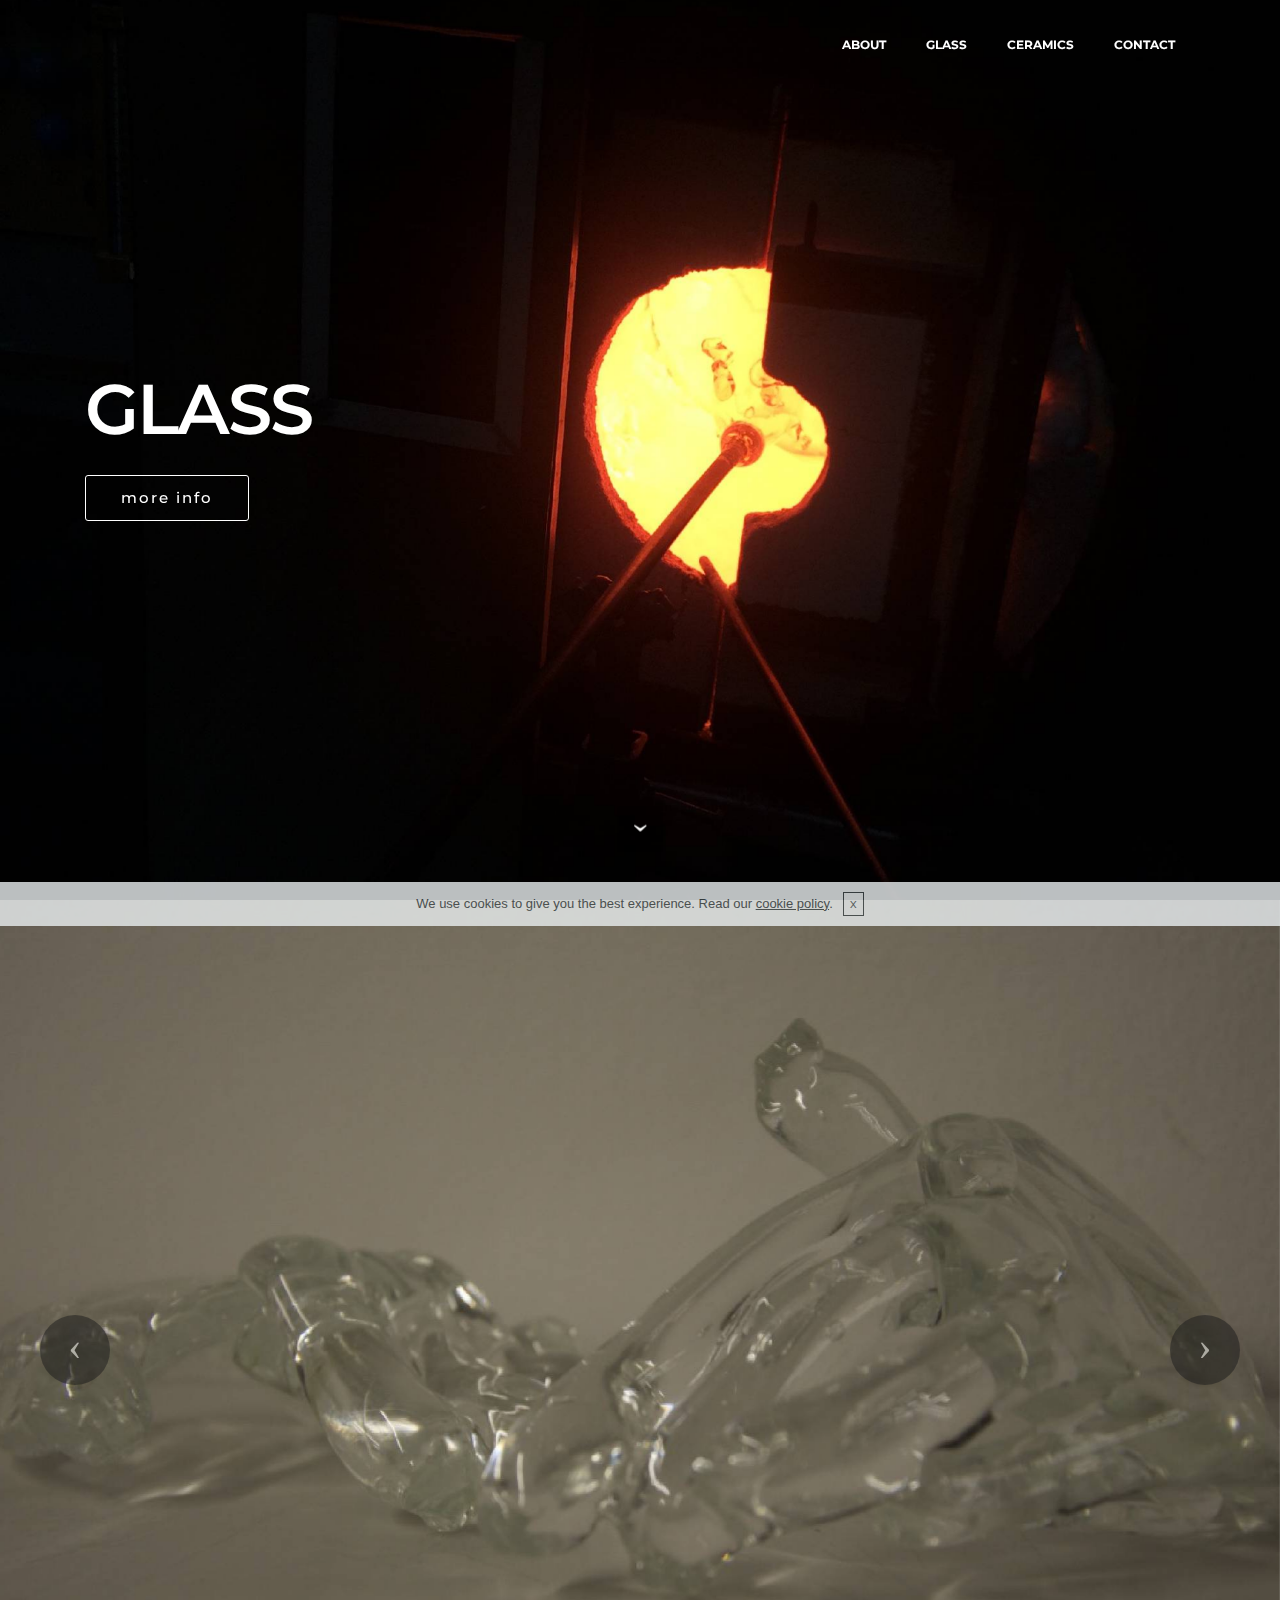
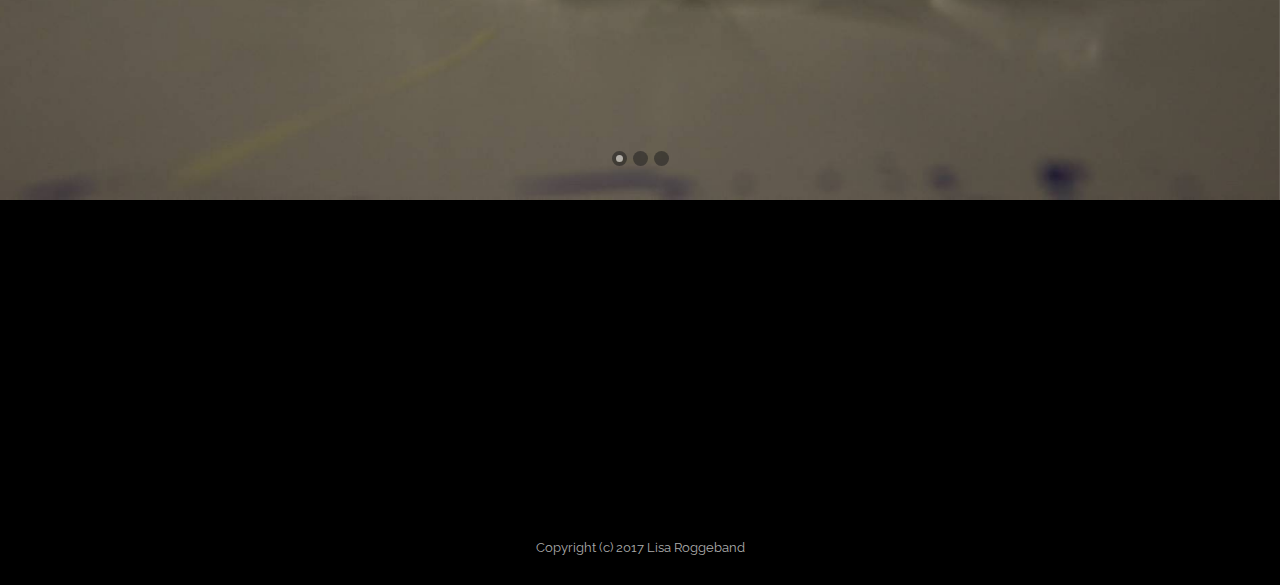
==== commit b0919bcb: "create github pages" ====
--- a/page1.html
+++ b/page1.html
@@ -25,6 +25,21 @@
   
 </head>
 <body>
+
+<!-- Google Analytics -->
+<script>
+  (function(i,s,o,g,r,a,m){i['GoogleAnalyticsObject']=r;i[r]=i[r]||function(){
+  (i[r].q=i[r].q||[]).push(arguments)},i[r].l=1*new Date();a=s.createElement(o),
+  m=s.getElementsByTagName(o)[0];a.async=1;a.src=g;m.parentNode.insertBefore(a,m)
+  })(window,document,'script','https://www.google-analytics.com/analytics.js','ga');
+
+  ga('create', 'UA-92955575-1', 'auto');
+  ga('send', 'pageview');
+
+</script>
+<!-- /Google Analytics -->
+
+
 <section id="menu-3">
 
     <nav class="navbar navbar-dropdown bg-color transparent navbar-fixed-top">
@@ -51,7 +66,7 @@
 
 </section>
 
-<section class="engine"><a rel="external" href="https://mobirise.com">Mobirise</a></section><section class="mbr-section mbr-section-hero mbr-section-full mbr-parallax-background mbr-section-with-arrow mbr-after-navbar" id="header1-l" style="background-image: url(assets/images/img-2000x2666.jpg);">
+<section class="engine"><a rel="external" href="https://mobirise.com">Website Maker</a></section><section class="mbr-section mbr-section-hero mbr-section-full mbr-parallax-background mbr-section-with-arrow mbr-after-navbar" id="header1-l" style="background-image: url(assets/images/img-2000x2666.jpg);">
 
     
 
@@ -182,6 +197,8 @@
   <script src="assets/tether/tether.min.js"></script>
   <script src="assets/bootstrap/js/bootstrap.min.js"></script>
   <script src="assets/smooth-scroll/smooth-scroll.js"></script>
+  <script src="assets/cookies-alert-plugin/cookies-alert-core.js"></script>
+  <script src="assets/cookies-alert-plugin/cookies-alert-script.js"></script>
   <script src="assets/dropdown/js/script.min.js"></script>
   <script src="assets/touch-swipe/jquery.touch-swipe.min.js"></script>
   <script src="assets/viewport-checker/jquery.viewportchecker.js"></script>
@@ -192,5 +209,6 @@
   
   
   <input name="animation" type="hidden">
+  <input name="cookieData" type="hidden" data-cookie-text="We use cookies to give you the best experience. Read our <a href='privacy.html'>cookie policy</a>.">
   </body>
 </html>